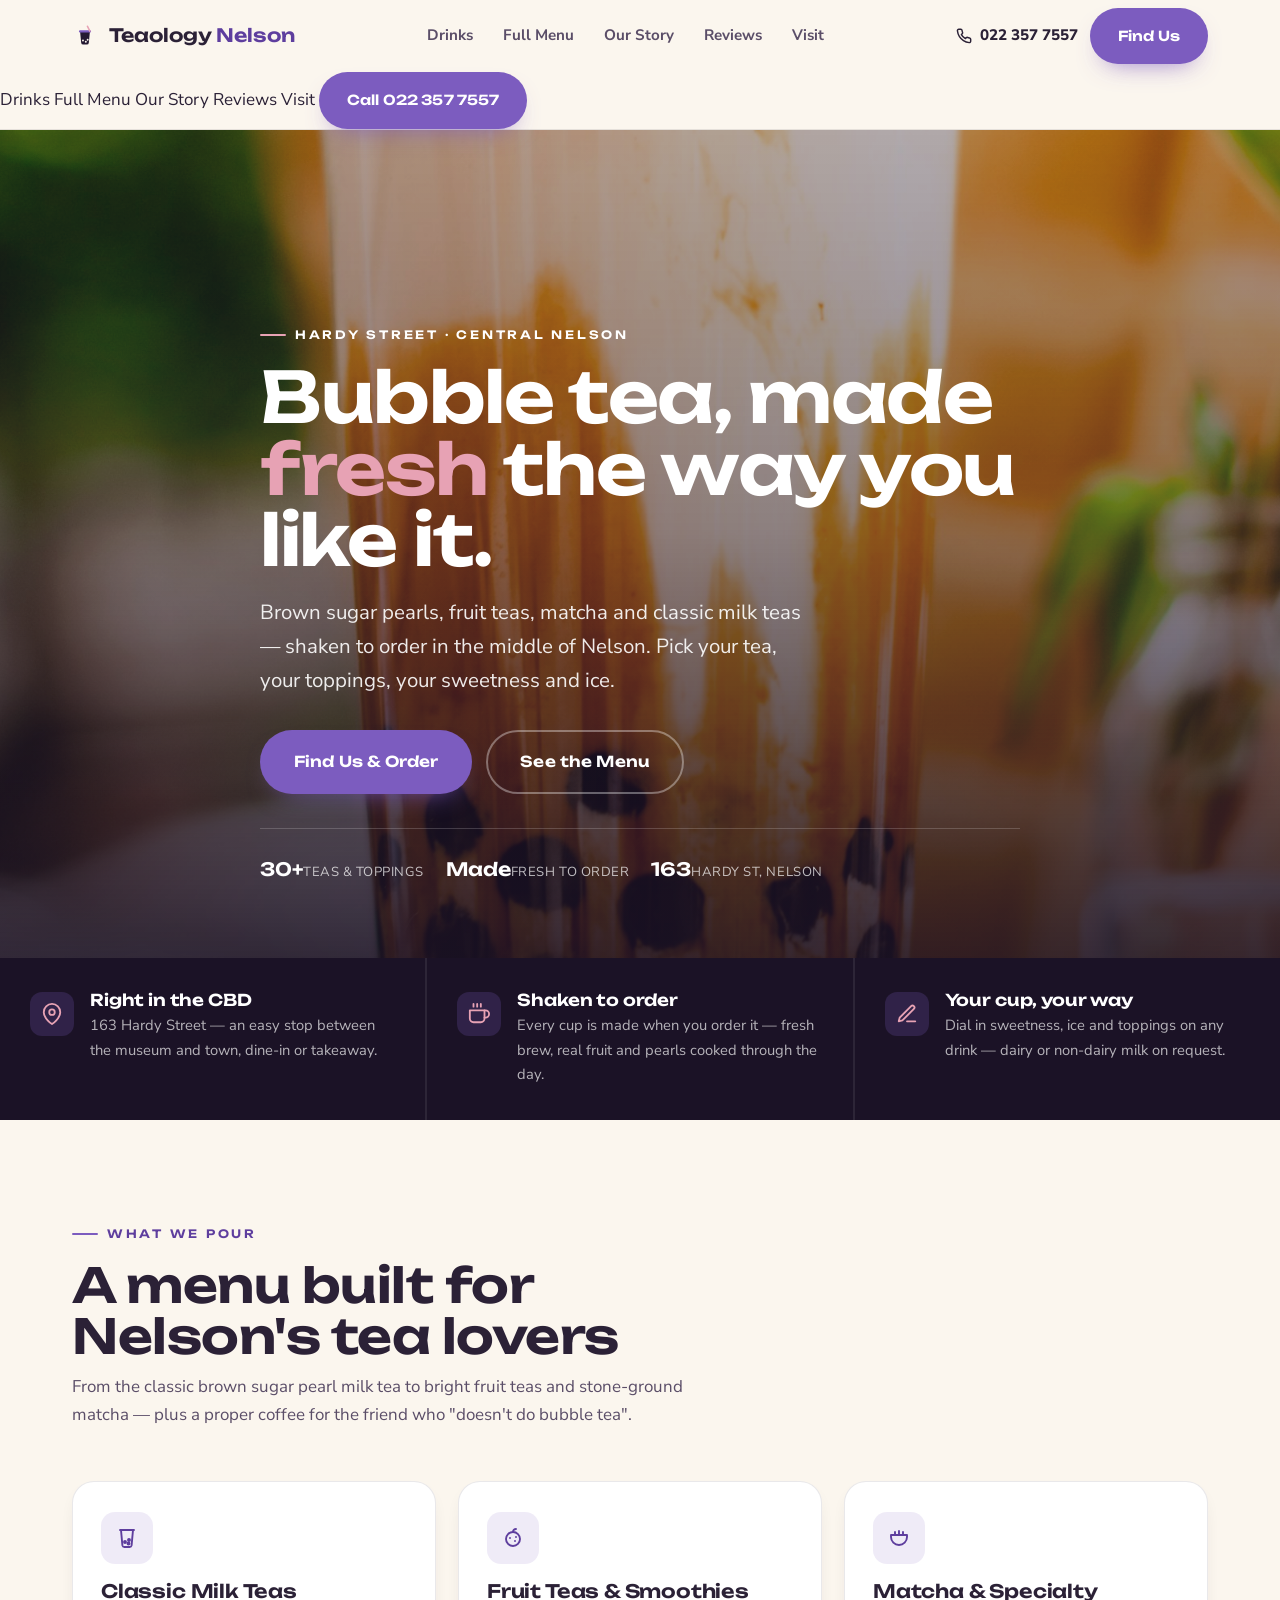
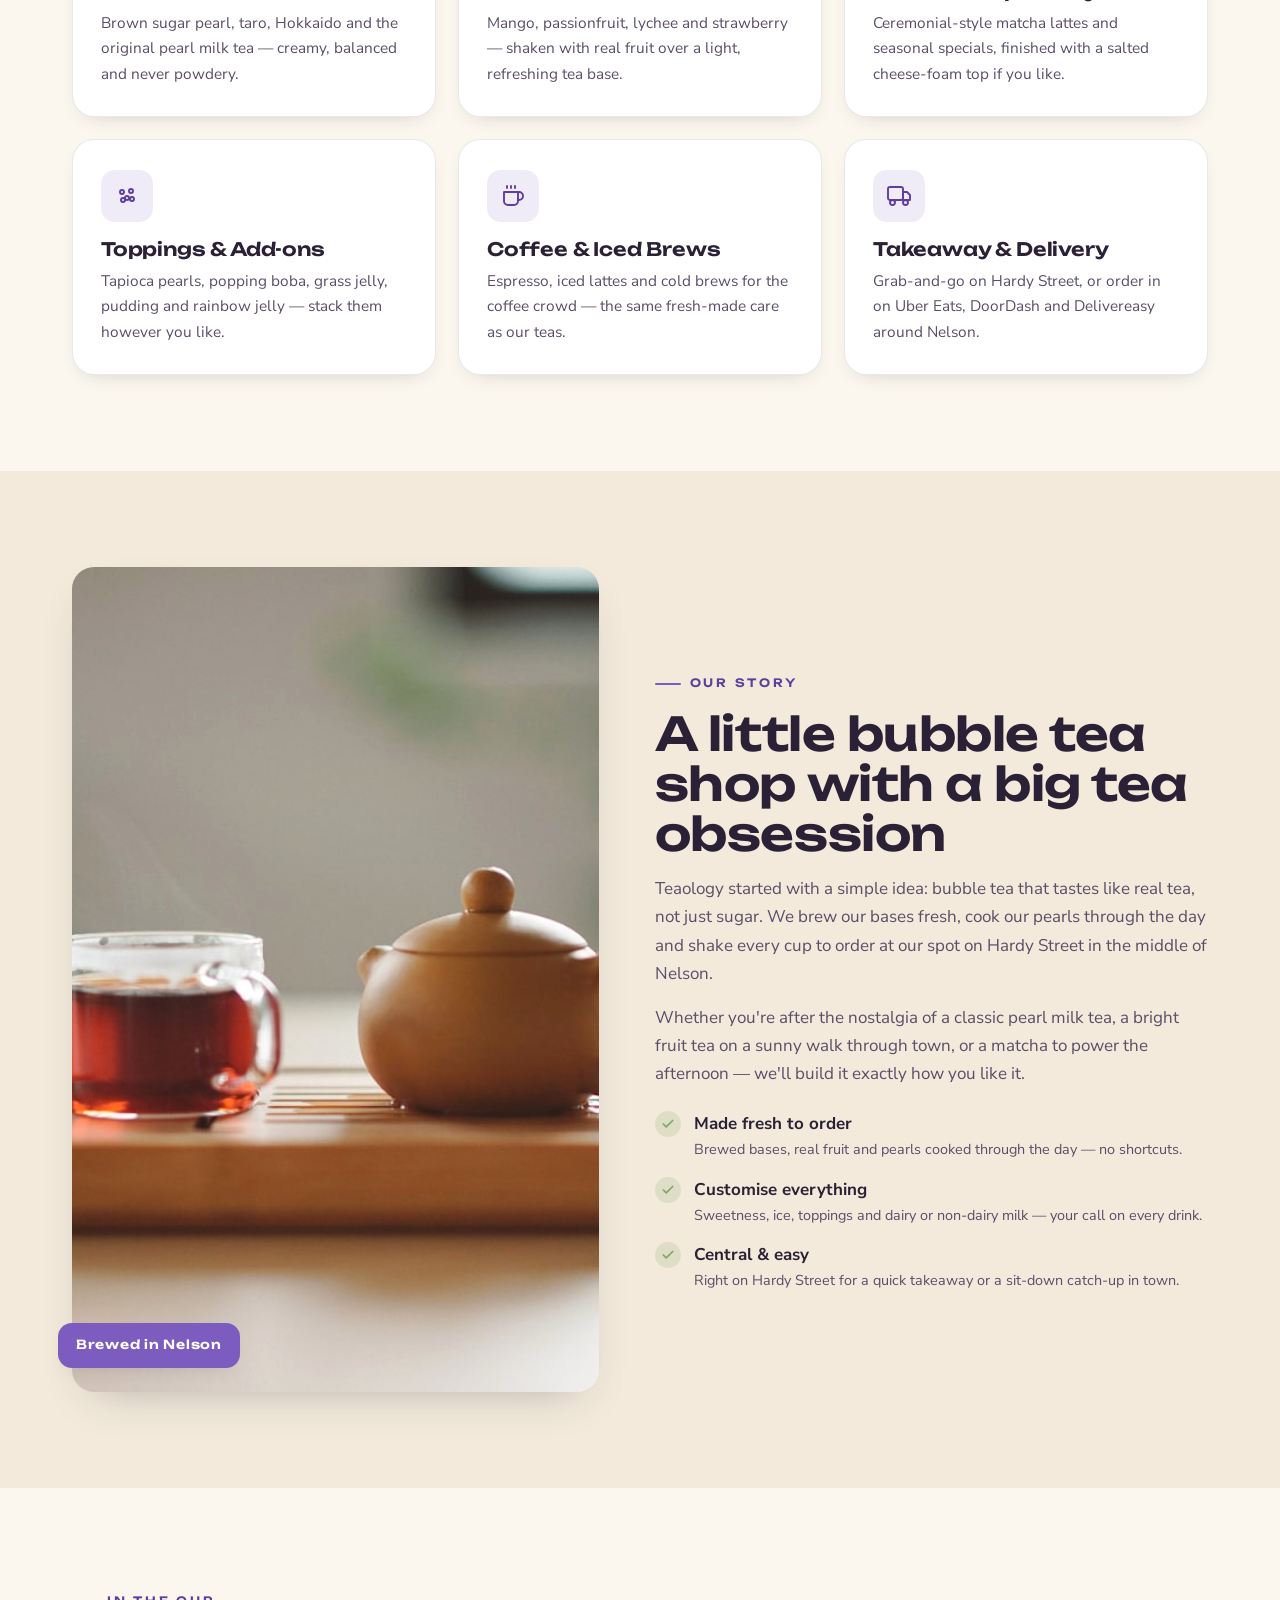
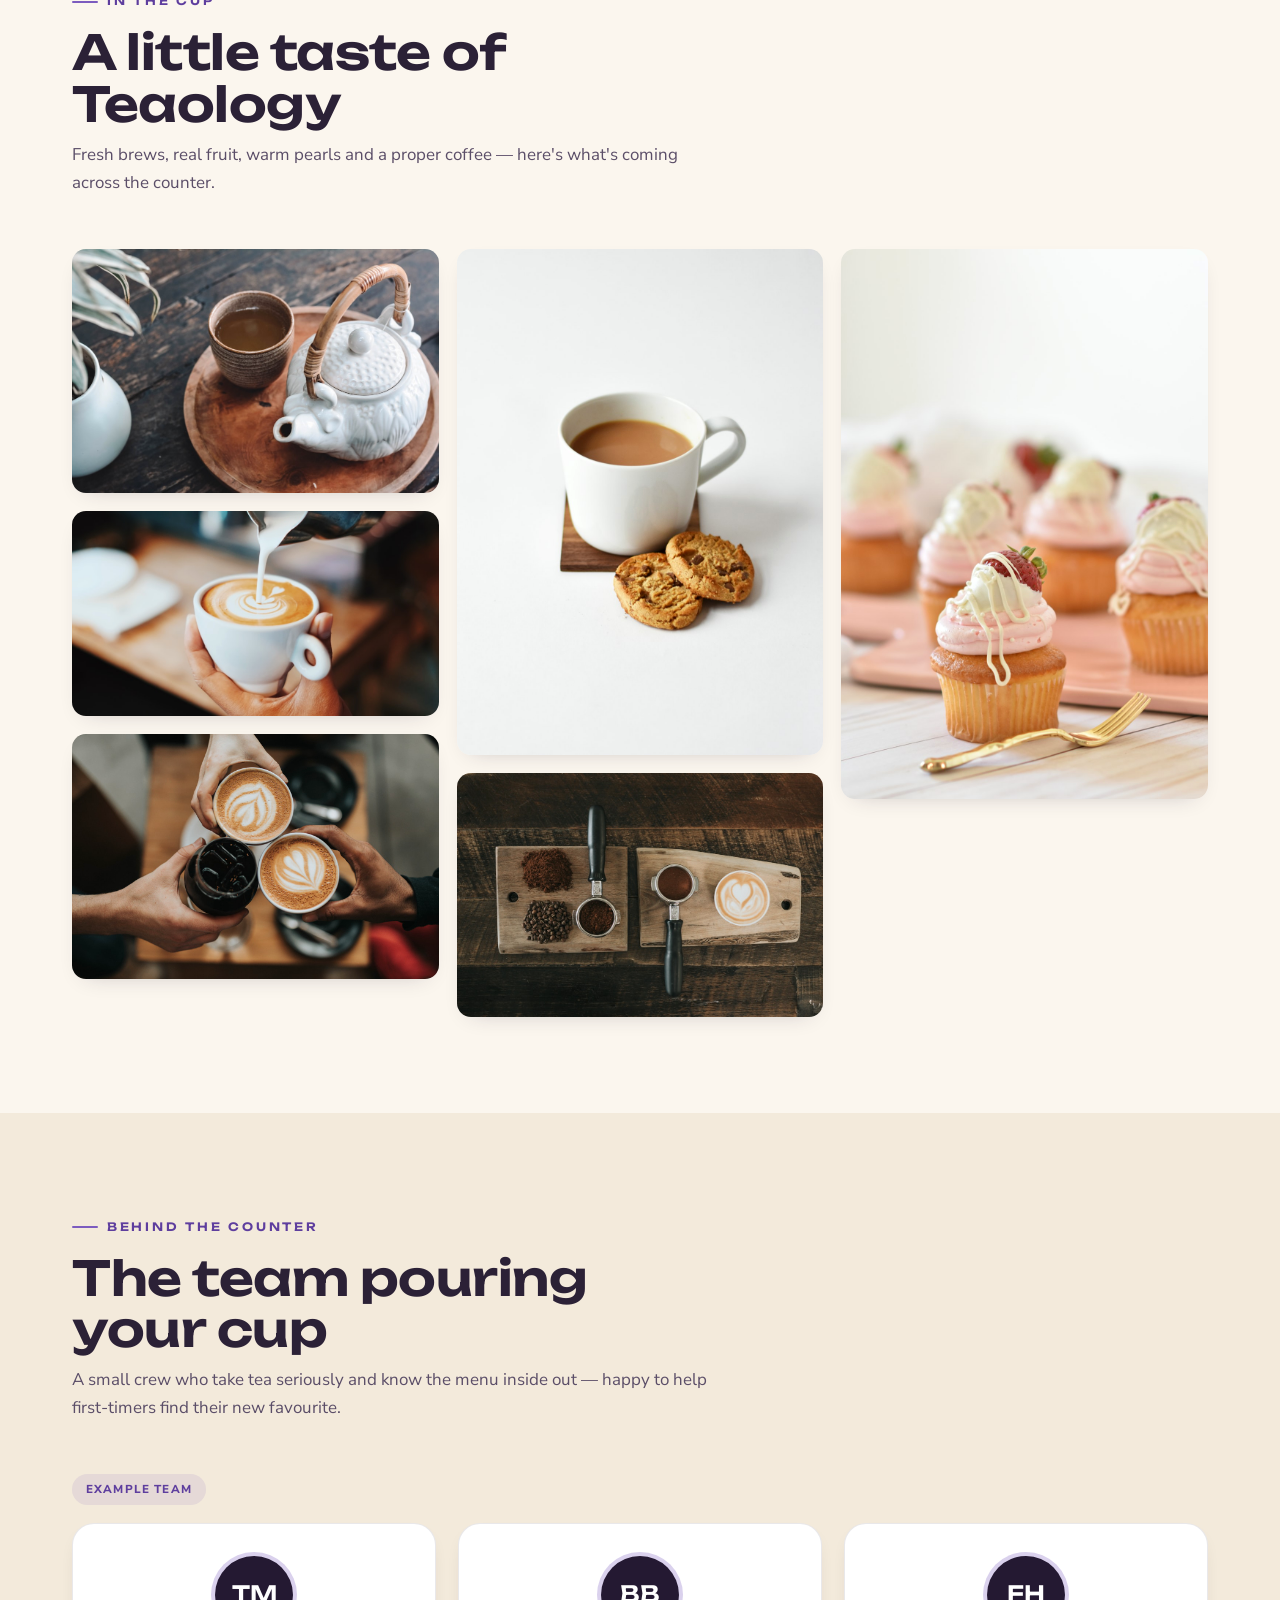
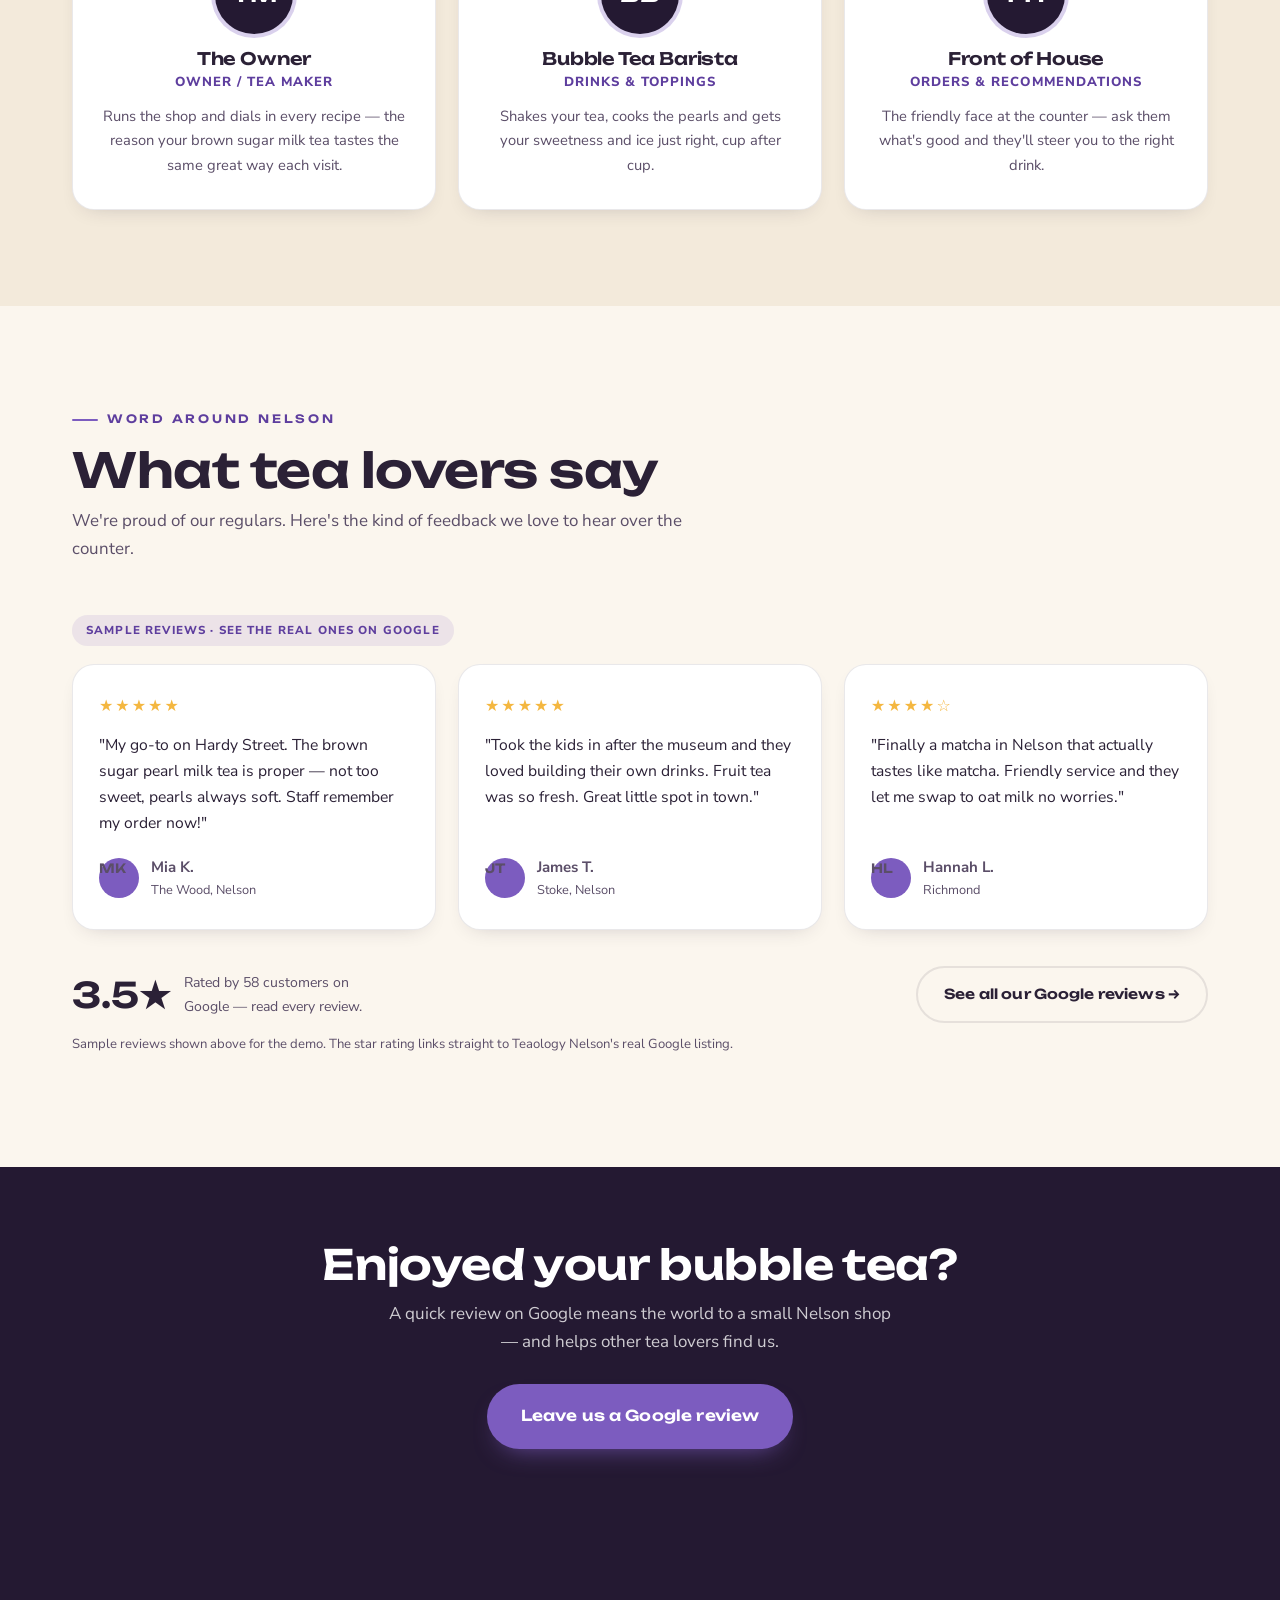
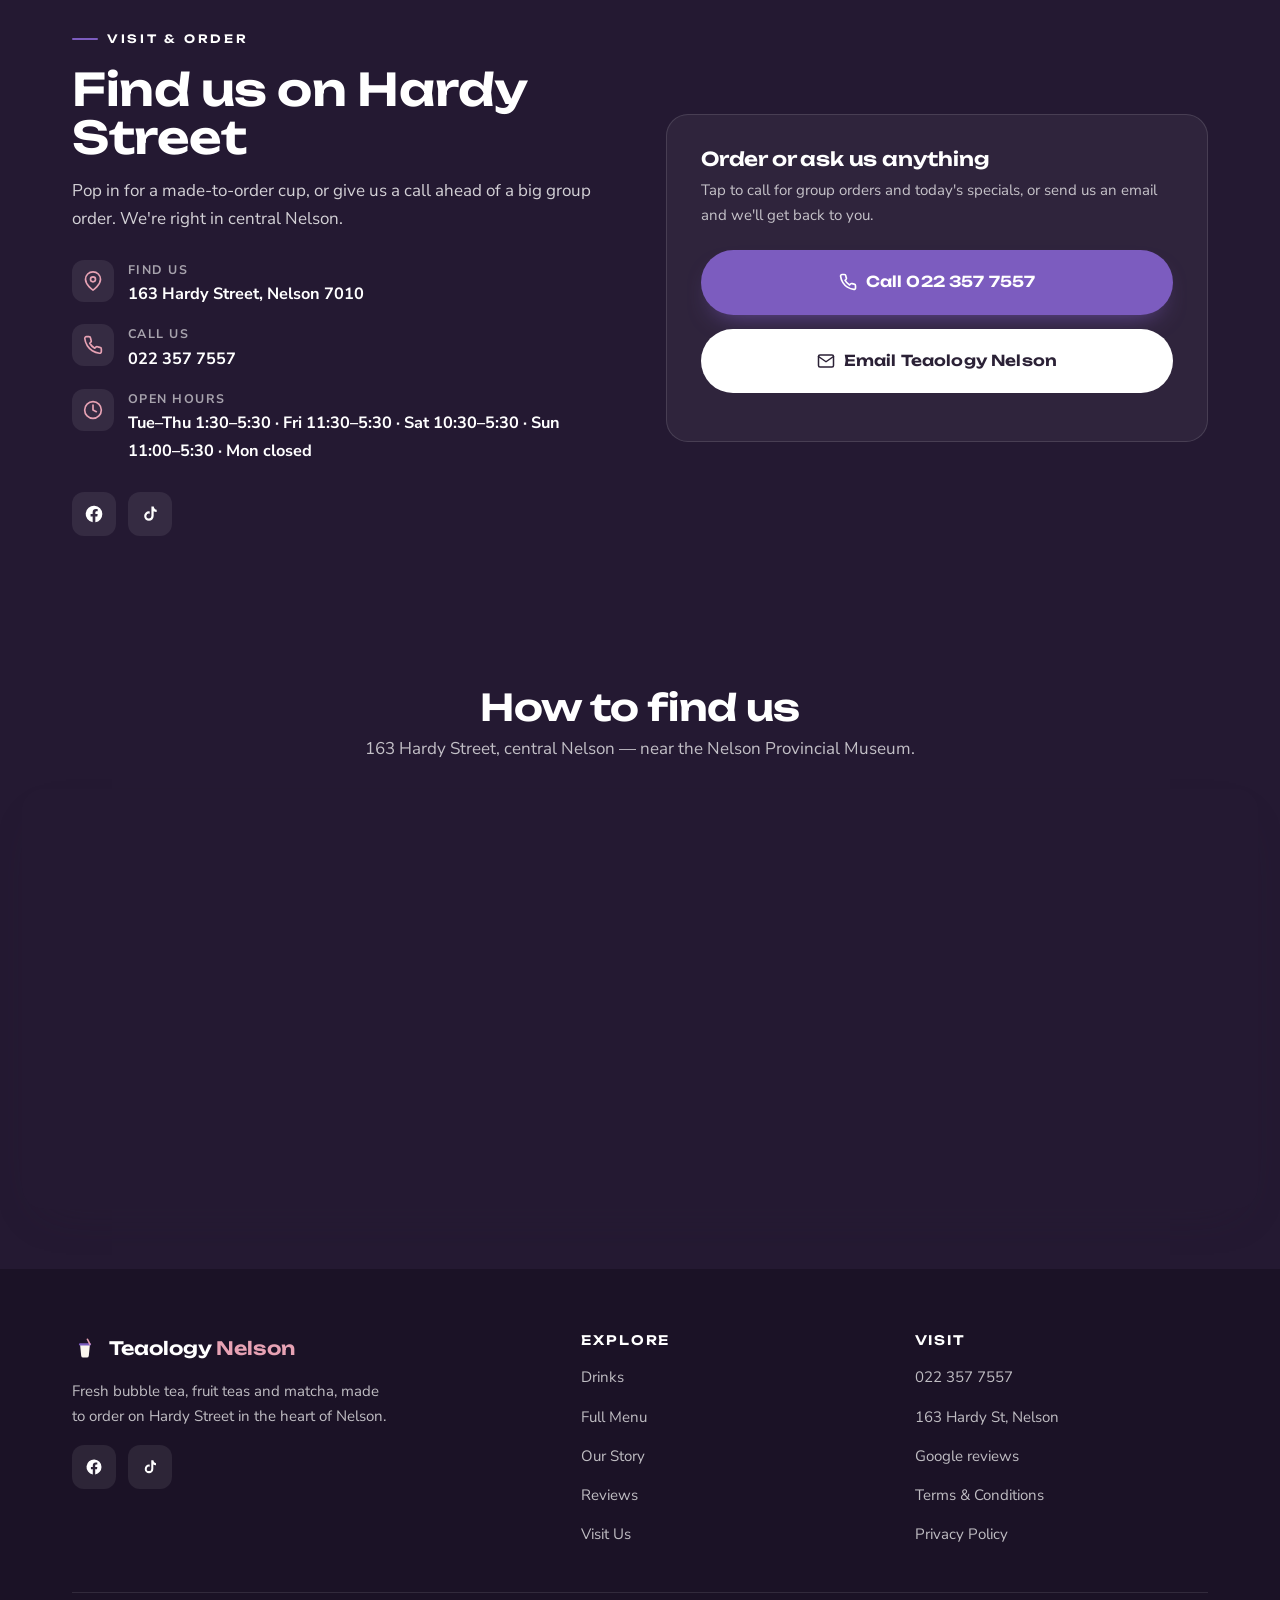
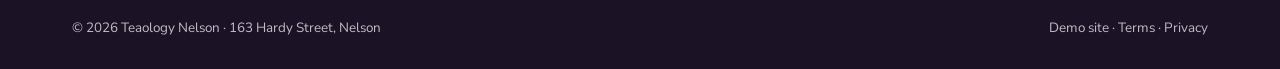
==== index.html @ 7a0d7514 "Initial build: Teaology nelson" ====
<!DOCTYPE html>
<html lang="en-NZ">
<head>
<meta charset="UTF-8">
<meta name="viewport" content="width=device-width, initial-scale=1">
<title>Teaology Nelson | Bubble Tea &amp; Fresh Milk Tea, Nelson</title>
<meta name="description" content="Teaology Nelson pours fresh bubble tea, milk tea, fruit teas and matcha on Hardy Street in central Nelson. Made to order, your sweetness and ice your way.">
<meta property="og:title" content="Teaology Nelson | Bubble Tea &amp; Fresh Milk Tea">
<meta property="og:description" content="Fresh bubble tea, fruit teas and matcha, made to order on Hardy Street, Nelson.">
<meta property="og:type" content="website">
<meta property="og:image" content="img/og.jpg">
<link rel="icon" href="favicon.svg" type="image/svg+xml">
<link rel="preconnect" href="https://fonts.googleapis.com">
<link rel="preconnect" href="https://fonts.gstatic.com" crossorigin>
<link href="https://fonts.googleapis.com/css2?family=Unbounded:wght@400;500;600;700&family=Nunito+Sans:opsz,wght@6..12,400;6..12,600;6..12,700;6..12,800;6..12,900&display=swap" rel="stylesheet">
<link rel="stylesheet" href="style.css">
</head>
<body>

<!-- Intro -->
<div id="intro">
  <div class="intro-mark">
    <svg class="intro-cup" viewBox="0 0 64 64" aria-hidden="true">
      <path d="M20 22h24l-2.6 26.4A5 5 0 0 1 36.4 53H27.6a5 5 0 0 1-5-4.6L20 22z" fill="#FBF6EE"/>
      <rect x="17" y="18" width="30" height="5.5" rx="2.75" fill="#7C5CBF"/>
      <path d="M38 8l6 12" stroke="#E7A2B4" stroke-width="4" stroke-linecap="round"/>
      <circle cx="27" cy="43" r="2.6" fill="#241932"/><circle cx="34" cy="46" r="2.6" fill="#241932"/>
      <circle cx="38.5" cy="41" r="2.6" fill="#241932"/><circle cx="30" cy="47.5" r="2.6" fill="#241932"/>
    </svg>
    <span class="intro-word">Teaology <span>Nelson</span></span>
  </div>
  <div class="intro-bar"></div>
</div>

<!-- Nav -->
<header class="nav">
  <div class="wrap nav-inner">
    <a class="brand" href="index.html" aria-label="Teaology Nelson home">
      <svg class="logo-cup" viewBox="0 0 64 64" aria-hidden="true">
        <path d="M20 22h24l-2.6 26.4A5 5 0 0 1 36.4 53H27.6a5 5 0 0 1-5-4.6L20 22z" fill="#241932"/>
        <rect x="17" y="18" width="30" height="5.5" rx="2.75" fill="#7C5CBF"/>
        <path d="M38 8l6 12" stroke="#E7A2B4" stroke-width="4" stroke-linecap="round"/>
        <circle cx="27" cy="43" r="2.4" fill="#FBF6EE"/><circle cx="34" cy="46" r="2.4" fill="#FBF6EE"/>
        <circle cx="38.5" cy="41" r="2.4" fill="#FBF6EE"/>
      </svg>
      <b>Teaology <span class="accent">Nelson</span></b>
    </a>
    <nav class="nav-links" aria-label="Primary">
      <a href="#menu">Drinks</a>
      <a href="menu.html">Full Menu</a>
      <a href="#about">Our Story</a>
      <a href="#reviews">Reviews</a>
      <a href="#visit">Visit</a>
    </nav>
    <div class="nav-cta">
      <a class="nav-phone" href="tel:+64223577557" aria-label="Call Teaology Nelson">
        <svg width="16" height="16" viewBox="0 0 24 24" fill="none" stroke="currentColor" stroke-width="2.2" stroke-linecap="round" stroke-linejoin="round"><path d="M22 16.92v3a2 2 0 0 1-2.18 2 19.79 19.79 0 0 1-8.63-3.07 19.5 19.5 0 0 1-6-6 19.79 19.79 0 0 1-3.07-8.67A2 2 0 0 1 4.11 2h3a2 2 0 0 1 2 1.72c.13.96.36 1.9.7 2.81a2 2 0 0 1-.45 2.11L8.09 9.91a16 16 0 0 0 6 6l1.27-1.27a2 2 0 0 1 2.11-.45c.9.34 1.85.57 2.81.7A2 2 0 0 1 22 16.92z"/></svg>
        022 357 7557
      </a>
      <a class="btn btn-primary" href="#visit">Find Us</a>
      <button class="hamburger" aria-label="Menu" aria-expanded="false"><span></span><span></span><span></span></button>
    </div>
  </div>
  <div class="nav-menu-mobile" aria-label="Mobile">
    <a href="#menu">Drinks</a>
    <a href="menu.html">Full Menu</a>
    <a href="#about">Our Story</a>
    <a href="#reviews">Reviews</a>
    <a href="#visit">Visit</a>
    <a class="btn btn-primary" href="tel:+64223577557">Call 022 357 7557</a>
  </div>
</header>

<!-- Hero -->
<section class="hero" id="top">
  <div class="hero-slides" aria-hidden="true">
    <div class="hero-slide active" style="background-image:url('img/hero-1-boba.jpg')"></div>
    <div class="hero-slide" style="background-image:url('img/hero-2-mango.jpg')"></div>
    <div class="hero-slide" style="background-image:url('img/hero-3-iced.jpg')"></div>
    <div class="hero-slide" style="background-image:url('img/hero-4-fruit.jpg')"></div>
  </div>
  <div class="hero-scrim" aria-hidden="true"></div>
  <div class="wrap hero-inner">
    <span class="eyebrow">Hardy Street · Central Nelson</span>
    <h1>Bubble tea, made <em>fresh</em> the way you like it.</h1>
    <p class="hero-sub">Brown sugar pearls, fruit teas, matcha and classic milk teas — shaken to order in the middle of Nelson. Pick your tea, your toppings, your sweetness and ice.</p>
    <div class="hero-cta">
      <a class="btn btn-primary btn-lg" href="#visit">Find Us &amp; Order</a>
      <a class="btn btn-on-dark btn-lg" href="menu.html">See the Menu</a>
    </div>
    <div class="hero-meta">
      <div><span class="k">30+</span><span class="v">Teas &amp; toppings</span></div>
      <div><span class="k">Made</span><span class="v">Fresh to order</span></div>
      <div><span class="k">163</span><span class="v">Hardy St, Nelson</span></div>
    </div>
  </div>
</section>

<!-- Trust strip -->
<section class="trust">
  <div class="trust-grid">
    <div class="trust-item">
      <span class="ico"><svg width="22" height="22" viewBox="0 0 24 24" fill="none" stroke="currentColor" stroke-width="2" stroke-linecap="round" stroke-linejoin="round"><path d="M21 10c0 7-9 13-9 13s-9-6-9-13a9 9 0 0 1 18 0z"/><circle cx="12" cy="10" r="3"/></svg></span>
      <div><h3>Right in the CBD</h3><p>163 Hardy Street — an easy stop between the museum and town, dine-in or takeaway.</p></div>
    </div>
    <div class="trust-item">
      <span class="ico"><svg width="22" height="22" viewBox="0 0 24 24" fill="none" stroke="currentColor" stroke-width="2" stroke-linecap="round" stroke-linejoin="round"><path d="M18 8h1a4 4 0 0 1 0 8h-1"/><path d="M2 8h16v9a4 4 0 0 1-4 4H6a4 4 0 0 1-4-4V8z"/><line x1="6" y1="1" x2="6" y2="4"/><line x1="10" y1="1" x2="10" y2="4"/><line x1="14" y1="1" x2="14" y2="4"/></svg></span>
      <div><h3>Shaken to order</h3><p>Every cup is made when you order it — fresh brew, real fruit and pearls cooked through the day.</p></div>
    </div>
    <div class="trust-item">
      <span class="ico"><svg width="22" height="22" viewBox="0 0 24 24" fill="none" stroke="currentColor" stroke-width="2" stroke-linecap="round" stroke-linejoin="round"><path d="M12 20h9"/><path d="M16.5 3.5a2.12 2.12 0 0 1 3 3L7 19l-4 1 1-4 12.5-12.5z"/></svg></span>
      <div><h3>Your cup, your way</h3><p>Dial in sweetness, ice and toppings on any drink — dairy or non-dairy milk on request.</p></div>
    </div>
  </div>
</section>

<!-- Services / Drinks -->
<section class="section" id="menu">
  <div class="wrap">
    <div class="section-head reveal">
      <span class="eyebrow">What we pour</span>
      <h2>A menu built for Nelson's tea lovers</h2>
      <p>From the classic brown sugar pearl milk tea to bright fruit teas and stone-ground matcha — plus a proper coffee for the friend who "doesn't do bubble tea".</p>
    </div>
    <div class="svc-grid">
      <article class="svc-card reveal">
        <span class="svc-ico"><svg width="24" height="24" viewBox="0 0 24 24" fill="none" stroke="currentColor" stroke-width="1.9" stroke-linecap="round" stroke-linejoin="round"><path d="M6 4h12l-1.4 15.4A2 2 0 0 1 14.6 21H9.4a2 2 0 0 1-2-1.6L6 4z"/><path d="M5 4h14"/><circle cx="10" cy="16" r="1"/><circle cx="13.5" cy="17.5" r="1"/><circle cx="14" cy="14" r="1"/></svg></span>
        <h3>Classic Milk Teas</h3>
        <p>Brown sugar pearl, taro, Hokkaido and the original pearl milk tea — creamy, balanced and never powdery.</p>
      </article>
      <article class="svc-card reveal">
        <span class="svc-ico"><svg width="24" height="24" viewBox="0 0 24 24" fill="none" stroke="currentColor" stroke-width="1.9" stroke-linecap="round" stroke-linejoin="round"><circle cx="12" cy="13" r="7"/><path d="M12 6c0-2 1.5-3 3-3"/><path d="M9 12h.01M14 15h.01M15 11h.01"/></svg></span>
        <h3>Fruit Teas &amp; Smoothies</h3>
        <p>Mango, passionfruit, lychee and strawberry — shaken with real fruit over a light, refreshing tea base.</p>
      </article>
      <article class="svc-card reveal">
        <span class="svc-ico"><svg width="24" height="24" viewBox="0 0 24 24" fill="none" stroke="currentColor" stroke-width="1.9" stroke-linecap="round" stroke-linejoin="round"><path d="M4 9h16v2a8 8 0 0 1-16 0V9z"/><path d="M8 9V6M12 9V5M16 9V6"/></svg></span>
        <h3>Matcha &amp; Specialty</h3>
        <p>Ceremonial-style matcha lattes and seasonal specials, finished with a salted cheese-foam top if you like.</p>
      </article>
      <article class="svc-card reveal">
        <span class="svc-ico"><svg width="24" height="24" viewBox="0 0 24 24" fill="none" stroke="currentColor" stroke-width="1.9" stroke-linecap="round" stroke-linejoin="round"><circle cx="7" cy="8" r="2"/><circle cx="16" cy="7" r="2"/><circle cx="12" cy="14" r="2"/><circle cx="17" cy="15" r="2"/><circle cx="8" cy="16" r="2"/></svg></span>
        <h3>Toppings &amp; Add-ons</h3>
        <p>Tapioca pearls, popping boba, grass jelly, pudding and rainbow jelly — stack them however you like.</p>
      </article>
      <article class="svc-card reveal">
        <span class="svc-ico"><svg width="24" height="24" viewBox="0 0 24 24" fill="none" stroke="currentColor" stroke-width="1.9" stroke-linecap="round" stroke-linejoin="round"><path d="M17 8h1a4 4 0 0 1 0 8h-1"/><path d="M3 8h14v9a4 4 0 0 1-4 4H7a4 4 0 0 1-4-4V8z"/><path d="M6 2v2M10 2v2M14 2v2"/></svg></span>
        <h3>Coffee &amp; Iced Brews</h3>
        <p>Espresso, iced lattes and cold brews for the coffee crowd — the same fresh-made care as our teas.</p>
      </article>
      <article class="svc-card reveal">
        <span class="svc-ico"><svg width="24" height="24" viewBox="0 0 24 24" fill="none" stroke="currentColor" stroke-width="1.9" stroke-linecap="round" stroke-linejoin="round"><rect x="1" y="3" width="15" height="13" rx="2"/><path d="M16 8h4l3 3v5h-7V8z"/><circle cx="5.5" cy="18.5" r="2.5"/><circle cx="18.5" cy="18.5" r="2.5"/></svg></span>
        <h3>Takeaway &amp; Delivery</h3>
        <p>Grab-and-go on Hardy Street, or order in on Uber Eats, DoorDash and Delivereasy around Nelson.</p>
      </article>
    </div>
  </div>
</section>

<!-- About -->
<section class="section bone" id="about">
  <div class="wrap about-grid">
    <div class="about-media reveal">
      <img src="img/about.jpg" width="1100" height="825" loading="lazy" alt="A teapot and cup of freshly brewed tea on a light bench">
      <span class="about-tag">Brewed in Nelson</span>
    </div>
    <div class="about-copy reveal">
      <span class="eyebrow">Our story</span>
      <h2>A little bubble tea shop with a big tea obsession</h2>
      <p>Teaology started with a simple idea: bubble tea that tastes like real tea, not just sugar. We brew our bases fresh, cook our pearls through the day and shake every cup to order at our spot on Hardy Street in the middle of Nelson.</p>
      <p>Whether you're after the nostalgia of a classic pearl milk tea, a bright fruit tea on a sunny walk through town, or a matcha to power the afternoon — we'll build it exactly how you like it.</p>
      <ul class="checklist">
        <li><span class="tick"><svg width="14" height="14" viewBox="0 0 24 24" fill="none" stroke="currentColor" stroke-width="3" stroke-linecap="round" stroke-linejoin="round"><polyline points="20 6 9 17 4 12"/></svg></span>
          <span>Made fresh to order<small>Brewed bases, real fruit and pearls cooked through the day — no shortcuts.</small></span></li>
        <li><span class="tick"><svg width="14" height="14" viewBox="0 0 24 24" fill="none" stroke="currentColor" stroke-width="3" stroke-linecap="round" stroke-linejoin="round"><polyline points="20 6 9 17 4 12"/></svg></span>
          <span>Customise everything<small>Sweetness, ice, toppings and dairy or non-dairy milk — your call on every drink.</small></span></li>
        <li><span class="tick"><svg width="14" height="14" viewBox="0 0 24 24" fill="none" stroke="currentColor" stroke-width="3" stroke-linecap="round" stroke-linejoin="round"><polyline points="20 6 9 17 4 12"/></svg></span>
          <span>Central &amp; easy<small>Right on Hardy Street for a quick takeaway or a sit-down catch-up in town.</small></span></li>
      </ul>
    </div>
  </div>
</section>

<!-- Gallery -->
<section class="section" id="gallery">
  <div class="wrap">
    <div class="section-head reveal">
      <span class="eyebrow">In the cup</span>
      <h2>A little taste of Teaology</h2>
      <p>Fresh brews, real fruit, warm pearls and a proper coffee — here's what's coming across the counter.</p>
    </div>
    <div class="gallery reveal">
      <img src="img/teapot.jpg" width="1000" height="667" loading="lazy" alt="Freshly brewed tea poured from a teapot into a cup">
      <img src="img/latte.jpg" width="1000" height="667" loading="lazy" alt="Milk being poured into a fresh coffee">
      <img src="img/cheers.jpg" width="1200" height="800" loading="lazy" alt="Friends sharing drinks over a table">
      <img src="img/cookies.jpg" width="1000" height="1333" loading="lazy" alt="A warm cup of tea with cookies">
      <img src="img/espresso.jpg" width="1000" height="667" loading="lazy" alt="Espresso and fresh coffee on a wooden board">
      <img src="img/treats.jpg" width="1000" height="1333" loading="lazy" alt="Sweet strawberry treats to go with your tea">
    </div>
  </div>
</section>

<!-- Crew -->
<section class="section bone" id="crew">
  <div class="wrap">
    <div class="section-head reveal">
      <span class="eyebrow">Behind the counter</span>
      <h2>The team pouring your cup</h2>
      <p>A small crew who take tea seriously and know the menu inside out — happy to help first-timers find their new favourite.</p>
    </div>
    <span class="badge reveal">Example team</span>
    <div class="crew-grid">
      <article class="crew-card reveal">
        <div class="avatar">TM</div>
        <h3>The Owner</h3>
        <div class="crew-role">Owner / Tea Maker</div>
        <p>Runs the shop and dials in every recipe — the reason your brown sugar milk tea tastes the same great way each visit.</p>
      </article>
      <article class="crew-card reveal">
        <div class="avatar">BB</div>
        <h3>Bubble Tea Barista</h3>
        <div class="crew-role">Drinks &amp; Toppings</div>
        <p>Shakes your tea, cooks the pearls and gets your sweetness and ice just right, cup after cup.</p>
      </article>
      <article class="crew-card reveal">
        <div class="avatar">FH</div>
        <h3>Front of House</h3>
        <div class="crew-role">Orders &amp; Recommendations</div>
        <p>The friendly face at the counter — ask them what's good and they'll steer you to the right drink.</p>
      </article>
    </div>
  </div>
</section>

<!-- Reviews -->
<section class="section" id="reviews">
  <div class="wrap">
    <div class="section-head reveal">
      <span class="eyebrow">Word around Nelson</span>
      <h2>What tea lovers say</h2>
      <p>We're proud of our regulars. Here's the kind of feedback we love to hear over the counter.</p>
    </div>
    <span class="badge reveal">Sample reviews · see the real ones on Google</span>
    <div class="rev-grid">
      <article class="rev-card reveal">
        <div class="stars" aria-label="5 out of 5">★★★★★</div>
        <p class="rev-text">"My go-to on Hardy Street. The brown sugar pearl milk tea is proper — not too sweet, pearls always soft. Staff remember my order now!"</p>
        <div class="rev-who"><span class="rev-ava">MK</span><span><b>Mia K.</b><span>The Wood, Nelson</span></span></div>
      </article>
      <article class="rev-card reveal">
        <div class="stars" aria-label="5 out of 5">★★★★★</div>
        <p class="rev-text">"Took the kids in after the museum and they loved building their own drinks. Fruit tea was so fresh. Great little spot in town."</p>
        <div class="rev-who"><span class="rev-ava">JT</span><span><b>James T.</b><span>Stoke, Nelson</span></span></div>
      </article>
      <article class="rev-card reveal">
        <div class="stars" aria-label="4 out of 5">★★★★☆</div>
        <p class="rev-text">"Finally a matcha in Nelson that actually tastes like matcha. Friendly service and they let me swap to oat milk no worries."</p>
        <div class="rev-who"><span class="rev-ava">HL</span><span><b>Hannah L.</b><span>Richmond</span></span></div>
      </article>
    </div>
    <div class="rev-foot reveal">
      <div class="rev-score">
        <span class="big">3.5★</span>
        <small>Rated by 58 customers on<br>Google — read every review.</small>
      </div>
      <a class="btn btn-ghost" href="https://www.google.com/maps/search/?api=1&query=Teaology+Nelson+163+Hardy+Street+Nelson" target="_blank" rel="noopener">See all our Google reviews →</a>
    </div>
    <p class="gnote">Sample reviews shown above for the demo. The star rating links straight to Teaology Nelson's real Google listing.</p>
  </div>
</section>

<!-- Review banner -->
<section class="rev-banner">
  <div class="wrap">
    <h2>Enjoyed your bubble tea?</h2>
    <p>A quick review on Google means the world to a small Nelson shop — and helps other tea lovers find us.</p>
    <a class="btn btn-primary btn-lg" href="https://www.google.com/maps/search/?api=1&query=Teaology+Nelson+163+Hardy+Street+Nelson" target="_blank" rel="noopener">Leave us a Google review</a>
  </div>
</section>

<!-- Contact -->
<section class="section contact" id="visit">
  <div class="wrap contact-grid">
    <div class="reveal">
      <span class="eyebrow">Visit &amp; order</span>
      <h2>Find us on Hardy Street</h2>
      <p class="contact-lead">Pop in for a made-to-order cup, or give us a call ahead of a big group order. We're right in central Nelson.</p>
      <ul class="contact-list">
        <li><span class="ico"><svg width="20" height="20" viewBox="0 0 24 24" fill="none" stroke="currentColor" stroke-width="2" stroke-linecap="round" stroke-linejoin="round"><path d="M21 10c0 7-9 13-9 13s-9-6-9-13a9 9 0 0 1 18 0z"/><circle cx="12" cy="10" r="3"/></svg></span>
          <div><b>Find us</b><span>163 Hardy Street, Nelson 7010</span></div></li>
        <li><span class="ico"><svg width="20" height="20" viewBox="0 0 24 24" fill="none" stroke="currentColor" stroke-width="2" stroke-linecap="round" stroke-linejoin="round"><path d="M22 16.92v3a2 2 0 0 1-2.18 2 19.79 19.79 0 0 1-8.63-3.07 19.5 19.5 0 0 1-6-6 19.79 19.79 0 0 1-3.07-8.67A2 2 0 0 1 4.11 2h3a2 2 0 0 1 2 1.72c.13.96.36 1.9.7 2.81a2 2 0 0 1-.45 2.11L8.09 9.91a16 16 0 0 0 6 6l1.27-1.27a2 2 0 0 1 2.11-.45c.9.34 1.85.57 2.81.7A2 2 0 0 1 22 16.92z"/></svg></span>
          <div><b>Call us</b><a href="tel:+64223577557">022 357 7557</a></div></li>
        <li><span class="ico"><svg width="20" height="20" viewBox="0 0 24 24" fill="none" stroke="currentColor" stroke-width="2" stroke-linecap="round" stroke-linejoin="round"><circle cx="12" cy="12" r="10"/><polyline points="12 6 12 12 16 14"/></svg></span>
          <div><b>Open hours</b><span>Tue–Thu 1:30–5:30 · Fri 11:30–5:30 · Sat 10:30–5:30 · Sun 11:00–5:30 · Mon closed</span></div></li>
      </ul>
      <div class="socials">
        <a href="https://www.facebook.com/teaology4u/" target="_blank" rel="noopener" aria-label="Teaology on Facebook"><svg width="20" height="20" viewBox="0 0 24 24" fill="currentColor"><path d="M22 12a10 10 0 1 0-11.6 9.9v-7H7.9V12h2.5V9.8c0-2.5 1.5-3.9 3.8-3.9 1.1 0 2.2.2 2.2.2v2.5h-1.2c-1.2 0-1.6.8-1.6 1.6V12h2.8l-.4 2.9h-2.4v7A10 10 0 0 0 22 12z"/></svg></a>
        <a href="https://www.tiktok.com/@teaologynz" target="_blank" rel="noopener" aria-label="Teaology on TikTok"><svg width="20" height="20" viewBox="0 0 24 24" fill="currentColor"><path d="M16.5 3c.3 2.1 1.5 3.6 3.5 3.9v2.6c-1.3.1-2.5-.3-3.6-.9v5.9a5.7 5.7 0 1 1-5.7-5.7c.3 0 .6 0 .9.1v2.7a3 3 0 1 0 2.1 2.9V3h2.8z"/></svg></a>
      </div>
    </div>
    <div class="contact-actions reveal">
      <h3>Order or ask us anything</h3>
      <p>Tap to call for group orders and today's specials, or send us an email and we'll get back to you.</p>
      <a class="btn btn-primary btn-lg" href="tel:+64223577557">
        <svg width="18" height="18" viewBox="0 0 24 24" fill="none" stroke="currentColor" stroke-width="2.2" stroke-linecap="round" stroke-linejoin="round"><path d="M22 16.92v3a2 2 0 0 1-2.18 2 19.79 19.79 0 0 1-8.63-3.07 19.5 19.5 0 0 1-6-6 19.79 19.79 0 0 1-3.07-8.67A2 2 0 0 1 4.11 2h3a2 2 0 0 1 2 1.72c.13.96.36 1.9.7 2.81a2 2 0 0 1-.45 2.11L8.09 9.91a16 16 0 0 0 6 6l1.27-1.27a2 2 0 0 1 2.11-.45c.9.34 1.85.57 2.81.7A2 2 0 0 1 22 16.92z"/></svg>
        Call 022 357 7557
      </a>
      <a class="btn btn-light btn-lg" href="#" data-gmail data-user="bubbleteakits" data-domain="gmail.com" data-su="Order%20%2F%20enquiry%20%E2%80%94%20Teaology%20Nelson" data-body="Kia%20ora%20Teaology%2C%0A%0AI%27d%20like%20to%20ask%20about%3A%0A%0A(your%20order%20or%20question)%0A%0AThanks%21">
        <svg width="18" height="18" viewBox="0 0 24 24" fill="none" stroke="currentColor" stroke-width="2" stroke-linecap="round" stroke-linejoin="round"><path d="M4 4h16a2 2 0 0 1 2 2v12a2 2 0 0 1-2 2H4a2 2 0 0 1-2-2V6a2 2 0 0 1 2-2z"/><polyline points="22,6 12,13 2,6"/></svg>
        Email Teaology Nelson
      </a>
    </div>
  </div>
</section>

<!-- Map -->
<section class="map-sec">
  <div class="wrap map-head">
    <h2>How to find us</h2>
    <p>163 Hardy Street, central Nelson — near the Nelson Provincial Museum.</p>
  </div>
  <div class="map-frame">
    <iframe title="Map to Teaology Nelson, 163 Hardy Street" loading="lazy" referrerpolicy="no-referrer-when-downgrade"
      src="https://www.google.com/maps?q=Teaology+Nelson,+163+Hardy+Street,+Nelson+7010&output=embed"></iframe>
  </div>
</section>

<!-- Footer -->
<footer class="footer">
  <div class="wrap">
    <div class="footer-grid">
      <div>
        <a class="brand" href="index.html">
          <svg class="logo-cup" viewBox="0 0 64 64" aria-hidden="true"><path d="M20 22h24l-2.6 26.4A5 5 0 0 1 36.4 53H27.6a5 5 0 0 1-5-4.6L20 22z" fill="#FBF6EE"/><rect x="17" y="18" width="30" height="5.5" rx="2.75" fill="#7C5CBF"/><path d="M38 8l6 12" stroke="#E7A2B4" stroke-width="4" stroke-linecap="round"/></svg>
          <b>Teaology <span class="accent" style="color:#E7A2B4">Nelson</span></b>
        </a>
        <p>Fresh bubble tea, fruit teas and matcha, made to order on Hardy Street in the heart of Nelson.</p>
        <div class="socials">
          <a href="https://www.facebook.com/teaology4u/" target="_blank" rel="noopener" aria-label="Facebook"><svg width="18" height="18" viewBox="0 0 24 24" fill="currentColor"><path d="M22 12a10 10 0 1 0-11.6 9.9v-7H7.9V12h2.5V9.8c0-2.5 1.5-3.9 3.8-3.9 1.1 0 2.2.2 2.2.2v2.5h-1.2c-1.2 0-1.6.8-1.6 1.6V12h2.8l-.4 2.9h-2.4v7A10 10 0 0 0 22 12z"/></svg></a>
          <a href="https://www.tiktok.com/@teaologynz" target="_blank" rel="noopener" aria-label="TikTok"><svg width="18" height="18" viewBox="0 0 24 24" fill="currentColor"><path d="M16.5 3c.3 2.1 1.5 3.6 3.5 3.9v2.6c-1.3.1-2.5-.3-3.6-.9v5.9a5.7 5.7 0 1 1-5.7-5.7c.3 0 .6 0 .9.1v2.7a3 3 0 1 0 2.1 2.9V3h2.8z"/></svg></a>
        </div>
      </div>
      <div>
        <h4>Explore</h4>
        <ul>
          <li><a href="#menu">Drinks</a></li>
          <li><a href="menu.html">Full Menu</a></li>
          <li><a href="#about">Our Story</a></li>
          <li><a href="#reviews">Reviews</a></li>
          <li><a href="#visit">Visit Us</a></li>
        </ul>
      </div>
      <div>
        <h4>Visit</h4>
        <ul>
          <li><a href="tel:+64223577557">022 357 7557</a></li>
          <li><a href="https://www.google.com/maps?q=163+Hardy+Street,+Nelson+7010" target="_blank" rel="noopener">163 Hardy St, Nelson</a></li>
          <li><a href="https://www.google.com/maps/search/?api=1&query=Teaology+Nelson+163+Hardy+Street+Nelson" target="_blank" rel="noopener">Google reviews</a></li>
          <li><a href="terms.html">Terms &amp; Conditions</a></li>
          <li><a href="privacy.html">Privacy Policy</a></li>
        </ul>
      </div>
    </div>
    <div class="footer-bottom">
      <span>© <span id="yr">2026</span> Teaology Nelson · 163 Hardy Street, Nelson</span>
      <span>Demo site · <a href="terms.html">Terms</a> · <a href="privacy.html">Privacy</a></span>
    </div>
  </div>
</footer>

<script src="script.js"></script>
</body>
</html>
---- style.css ----
/* ===========================================================
   Teaology Nelson — bubble tea & fresh milk tea, Nelson
   Archetype: Fresh · Fonts: Unbounded / Nunito Sans
   =========================================================== */

:root{
  --cream:#FBF6EE;
  --bone:#F3EADB;
  --ink:#2B2136;
  --ink-soft:#5B4E68;
  --taro:#7C5CBF;        /* primary accent */
  --taro-deep:#5E3E9E;
  --matcha:#7FA968;      /* secondary */
  --peach:#E7A2B4;
  --dark:#241932;        /* anchor */
  --dark-2:#1B1226;
  --line:rgba(43,33,54,.10);
  --card:#ffffff;
  --shadow:0 18px 44px -22px rgba(43,33,54,.32);
  --shadow-sm:0 8px 22px -14px rgba(43,33,54,.30);
  --radius:22px;
  --radius-sm:14px;
  --maxw:1180px;
  --img-filter:saturate(1.06) contrast(1.02);
}

*,*::before,*::after{box-sizing:border-box}
html{scroll-behavior:smooth;-webkit-text-size-adjust:100%}
body{
  margin:0;
  font-family:"Nunito Sans",system-ui,-apple-system,sans-serif;
  color:var(--ink);
  background:var(--cream);
  font-size:17px;
  line-height:1.65;
  overflow-x:hidden;
}
img{max-width:100%;display:block;image-orientation:from-image}
a{color:inherit;text-decoration:none}
h1,h2,h3,h4{font-family:"Unbounded",sans-serif;font-weight:600;line-height:1.08;margin:0;letter-spacing:-.01em}
p{margin:0 0 1rem}

.wrap{width:100%;max-width:var(--maxw);margin:0 auto;padding:0 22px}
.eyebrow{
  font-family:"Unbounded",sans-serif;font-size:.72rem;font-weight:600;
  letter-spacing:.24em;text-transform:uppercase;color:var(--taro-deep);
  display:inline-flex;align-items:center;gap:.55rem;margin-bottom:1rem;
}
.eyebrow::before{content:"";width:26px;height:2px;background:var(--taro);border-radius:2px}
.section{padding:96px 0;position:relative}
.section.bone{background:var(--bone)}
.section-head{max-width:640px;margin-bottom:52px}
.section-head h2{font-size:clamp(1.9rem,4.6vw,3rem);margin-bottom:.6rem}
.section-head p{color:var(--ink-soft);font-size:1.06rem}

/* ---------- Buttons ---------- */
.btn{
  display:inline-flex;align-items:center;justify-content:center;gap:.55rem;
  font-family:"Unbounded",sans-serif;font-weight:600;font-size:.86rem;
  letter-spacing:.01em;padding:15px 26px;border-radius:999px;
  min-height:50px;cursor:pointer;border:2px solid transparent;
  transition:transform .25s ease,box-shadow .25s ease,background .25s ease,color .25s ease;
  white-space:nowrap;
}
.btn-primary{background:var(--taro);color:#fff;box-shadow:0 12px 26px -14px rgba(124,92,191,.85)}
.btn-primary:hover{background:var(--taro-deep);transform:translateY(-3px)}
.btn-ghost{background:transparent;color:var(--ink);border-color:var(--line)}
.btn-ghost:hover{border-color:var(--taro);color:var(--taro-deep);transform:translateY(-3px)}
.btn-light{background:#fff;color:var(--ink)}
.btn-light:hover{transform:translateY(-3px);box-shadow:var(--shadow)}
.btn-on-dark{background:transparent;color:#fff;border-color:rgba(255,255,255,.35)}
.btn-on-dark:hover{background:rgba(255,255,255,.12);transform:translateY(-3px)}
.btn-lg{padding:18px 32px;font-size:.94rem;min-height:58px}

/* ---------- Intro overlay ---------- */
#intro{
  position:fixed;inset:0;z-index:2000;background:var(--dark);
  display:flex;align-items:center;justify-content:center;flex-direction:column;gap:20px;
  transition:opacity .7s ease,visibility .7s ease;
}
#intro.hide{opacity:0;visibility:hidden}
.intro-mark{display:flex;align-items:center;gap:14px;animation:introPop .9s cubic-bezier(.2,.9,.25,1) both}
.intro-cup{width:44px;height:52px;position:relative}
.intro-word{font-family:"Unbounded",sans-serif;color:#fff;font-size:1.5rem;font-weight:600;letter-spacing:.02em}
.intro-word span{color:var(--peach)}
.intro-bar{width:150px;height:4px;border-radius:4px;background:rgba(255,255,255,.16);overflow:hidden}
.intro-bar::after{content:"";display:block;height:100%;width:40%;border-radius:4px;background:var(--peach);animation:load 1.15s ease-in-out forwards}
@keyframes load{0%{transform:translateX(-110%)}100%{transform:translateX(360%)}}
@keyframes introPop{0%{opacity:0;transform:translateY(14px) scale(.96)}100%{opacity:1;transform:none}}

/* ---------- Nav ---------- */
.nav{
  position:sticky;top:0;z-index:900;
  background:rgba(251,246,238,.86);backdrop-filter:blur(12px);
  border-bottom:1px solid var(--line);
}
.nav-inner{display:flex;align-items:center;justify-content:space-between;gap:16px;height:72px}
.brand{display:flex;align-items:center;gap:11px;font-family:"Unbounded",sans-serif;font-weight:600;font-size:1.15rem}
.brand .logo-cup{width:26px;height:32px;flex:0 0 auto}
.brand b{font-weight:600}
.brand .accent{color:var(--taro-deep)}
.nav-links{display:flex;align-items:center;gap:30px;list-style:none;margin:0;padding:0}
.nav-links a{font-weight:700;font-size:.95rem;color:var(--ink-soft);transition:color .2s}
.nav-links a:hover{color:var(--taro-deep)}
.nav-cta{display:flex;align-items:center;gap:12px}
.nav-phone{display:inline-flex;align-items:center;gap:8px;font-weight:800;color:var(--ink);font-size:.95rem}
.nav-phone:hover{color:var(--taro-deep)}
.hamburger{display:none;flex-direction:column;gap:5px;background:none;border:0;cursor:pointer;padding:10px;border-radius:12px}
.hamburger span{width:24px;height:2.5px;background:var(--ink);border-radius:2px;transition:.3s}
.hamburger.open span:nth-child(1){transform:translateY(7.5px) rotate(45deg)}
.hamburger.open span:nth-child(2){opacity:0}
.hamburger.open span:nth-child(3){transform:translateY(-7.5px) rotate(-45deg)}

/* ---------- Hero ---------- */
.hero{position:relative;min-height:92vh;display:flex;align-items:flex-end;background:var(--dark);overflow:hidden;isolation:isolate}
.hero-slides{position:absolute;inset:0;z-index:-2}
.hero-slide{
  position:absolute;inset:0;background-size:cover;background-position:center;
  opacity:0;transition:opacity 1.6s ease;filter:var(--img-filter);transform:scale(1.04);
}
.hero-slide.active{opacity:1;animation:kenburns 8s ease-out forwards}
@keyframes kenburns{from{transform:scale(1.04)}to{transform:scale(1.13)}}
.hero-scrim{position:absolute;inset:0;z-index:-1;
  background:linear-gradient(180deg,rgba(36,25,50,.36) 0%,rgba(36,25,50,.52) 48%,rgba(27,18,38,.88) 100%);
}
.hero-inner{padding:120px 0 72px;color:#fff;max-width:760px}
.hero .eyebrow{color:#fff}
.hero .eyebrow::before{background:var(--peach)}
.hero h1{font-size:clamp(2.4rem,6.6vw,4.4rem);line-height:1.02;margin-bottom:20px;letter-spacing:-.02em}
.hero h1 em{font-style:normal;color:var(--peach)}
.hero-sub{font-size:clamp(1.05rem,2.3vw,1.28rem);color:rgba(255,255,255,.9);max-width:560px;margin-bottom:32px}
.hero-cta{display:flex;flex-wrap:wrap;gap:14px}
.hero-meta{display:flex;flex-wrap:wrap;gap:22px;margin-top:34px;padding-top:26px;border-top:1px solid rgba(255,255,255,.18)}
.hero-meta div{color:#fff}
.hero-meta .k{font-family:"Unbounded",sans-serif;font-size:1.15rem;font-weight:600}
.hero-meta .v{font-size:.82rem;color:rgba(255,255,255,.72);letter-spacing:.04em;text-transform:uppercase}

/* ---------- Trust strip ---------- */
.trust{background:var(--dark-2);color:#fff;padding:0}
.trust-grid{display:grid;grid-template-columns:repeat(3,1fr);gap:2px;background:rgba(255,255,255,.08)}
.trust-item{background:var(--dark-2);padding:34px 30px;display:flex;gap:16px;align-items:flex-start}
.trust-item .ico{flex:0 0 auto;width:44px;height:44px;border-radius:12px;background:rgba(124,92,191,.22);
  display:grid;place-items:center;color:var(--peach)}
.trust-item h3{font-size:1.02rem;margin-bottom:4px;color:#fff}
.trust-item p{font-size:.92rem;color:rgba(255,255,255,.68);margin:0}

/* ---------- Services ---------- */
.svc-grid{display:grid;grid-template-columns:repeat(3,1fr);gap:22px}
.svc-card{
  background:var(--card);border:1px solid var(--line);border-radius:var(--radius);
  padding:30px 28px;box-shadow:var(--shadow-sm);transition:transform .3s ease,box-shadow .3s ease;
  position:relative;overflow:hidden;
}
.svc-card::after{content:"";position:absolute;inset:0 0 auto 0;height:4px;background:linear-gradient(90deg,var(--taro),var(--peach));transform:scaleX(0);transform-origin:left;transition:transform .4s ease}
.svc-card:hover{transform:translateY(-6px);box-shadow:var(--shadow)}
.svc-card:hover::after{transform:scaleX(1)}
.svc-ico{width:52px;height:52px;border-radius:14px;background:rgba(124,92,191,.12);display:grid;place-items:center;color:var(--taro-deep);margin-bottom:18px}
.svc-card h3{font-size:1.16rem;margin-bottom:8px}
.svc-card p{color:var(--ink-soft);font-size:.96rem;margin:0}

/* ---------- About ---------- */
.about-grid{display:grid;grid-template-columns:1fr 1.05fr;gap:56px;align-items:center}
.about-media{position:relative}
.about-media img{width:100%;aspect-ratio:4/3;object-fit:cover;border-radius:var(--radius);filter:var(--img-filter);box-shadow:var(--shadow)}
.about-tag{position:absolute;left:-14px;bottom:24px;background:var(--taro);color:#fff;
  font-family:"Unbounded",sans-serif;font-size:.78rem;font-weight:600;letter-spacing:.06em;
  padding:12px 18px;border-radius:14px;box-shadow:var(--shadow-sm)}
.about-copy h2{font-size:clamp(1.9rem,4.4vw,2.9rem);margin-bottom:16px}
.about-copy p{color:var(--ink-soft)}
.checklist{list-style:none;padding:0;margin:22px 0 0;display:grid;gap:14px}
.checklist li{display:flex;gap:13px;align-items:flex-start;font-weight:700;color:var(--ink)}
.checklist .tick{flex:0 0 auto;width:26px;height:26px;border-radius:50%;background:rgba(127,169,104,.18);color:var(--matcha);display:grid;place-items:center;margin-top:1px}
.checklist small{display:block;font-weight:400;color:var(--ink-soft);font-size:.9rem}

/* ---------- Gallery (masonry, natural ratios) ---------- */
.gallery{column-count:3;column-gap:18px}
.gallery img{width:100%;height:auto;display:block;break-inside:avoid;margin-bottom:18px;
  border-radius:var(--radius-sm);filter:var(--img-filter);box-shadow:var(--shadow-sm)}
@media (max-width:900px){.gallery{column-count:2}}
@media (max-width:520px){.gallery{column-count:1}}

/* ---------- Crew ---------- */
.crew-grid{display:grid;grid-template-columns:repeat(3,1fr);gap:22px}
.crew-card{background:var(--card);border:1px solid var(--line);border-radius:var(--radius);padding:32px 26px;text-align:center;box-shadow:var(--shadow-sm);transition:transform .3s}
.crew-card:hover{transform:translateY(-5px)}
.avatar{width:78px;height:78px;border-radius:50%;margin:0 auto 16px;display:grid;place-items:center;
  background:var(--dark);color:#fff;font-family:"Unbounded",sans-serif;font-size:1.4rem;font-weight:600;
  box-shadow:0 0 0 4px rgba(124,92,191,.28)}
.crew-card h3{font-size:1.08rem;margin-bottom:4px}
.crew-role{color:var(--taro-deep);font-weight:800;font-size:.82rem;letter-spacing:.08em;text-transform:uppercase;margin-bottom:10px}
.crew-card p{color:var(--ink-soft);font-size:.92rem;margin:0}
.badge{display:inline-block;background:rgba(124,92,191,.12);color:var(--taro-deep);font-weight:800;font-size:.72rem;letter-spacing:.1em;text-transform:uppercase;padding:6px 14px;border-radius:999px;margin-bottom:18px}

/* ---------- Reviews ---------- */
.rev-grid{display:grid;grid-template-columns:repeat(3,1fr);gap:22px}
.rev-card{background:var(--card);border:1px solid var(--line);border-radius:var(--radius);padding:28px 26px;box-shadow:var(--shadow-sm);display:flex;flex-direction:column;gap:14px}
.stars{color:#F4B740;letter-spacing:2px;font-size:1rem}
.rev-text{color:var(--ink);font-size:.98rem;margin:0;flex:1}
.rev-who{display:flex;align-items:center;gap:12px;margin-top:4px}
.rev-ava{width:40px;height:40px;border-radius:50%;background:var(--taro);color:#fff;display:grid;place-items:center;font-family:"Unbounded",sans-serif;font-weight:600;font-size:.9rem}
.rev-who b{display:block;font-size:.94rem}
.rev-who span{display:block;font-size:.8rem;color:var(--ink-soft)}
.rev-foot{display:flex;flex-wrap:wrap;align-items:center;justify-content:space-between;gap:16px;margin-top:36px}
.rev-score{display:flex;align-items:center;gap:14px}
.rev-score .big{font-family:"Unbounded",sans-serif;font-size:2.2rem;font-weight:600;color:var(--ink)}
.rev-score small{color:var(--ink-soft);font-size:.88rem}
.gnote{font-size:.82rem;color:var(--ink-soft);margin-top:10px}

/* ---------- Review banner ---------- */
.rev-banner{background:var(--dark);color:#fff;text-align:center;padding:76px 0}
.rev-banner h2{font-size:clamp(1.7rem,4.4vw,2.6rem);margin-bottom:12px}
.rev-banner p{color:rgba(255,255,255,.78);max-width:520px;margin:0 auto 28px}

/* ---------- Contact ---------- */
.contact{background:var(--dark);color:#fff}
.contact-grid{display:grid;grid-template-columns:1fr 1fr;gap:52px;align-items:center}
.contact .eyebrow{color:#fff}
.contact h2{font-size:clamp(1.9rem,4.4vw,2.8rem);margin-bottom:16px}
.contact-lead{color:rgba(255,255,255,.8);margin-bottom:26px}
.contact-list{list-style:none;padding:0;margin:0 0 26px;display:grid;gap:16px}
.contact-list li{display:flex;gap:14px;align-items:flex-start}
.contact-list .ico{flex:0 0 auto;width:42px;height:42px;border-radius:12px;background:rgba(255,255,255,.08);display:grid;place-items:center;color:var(--peach)}
.contact-list b{display:block;font-size:.78rem;text-transform:uppercase;letter-spacing:.12em;color:rgba(255,255,255,.6)}
.contact-list a,.contact-list span{color:#fff;font-weight:700;font-size:1.02rem}
.contact-actions{background:rgba(255,255,255,.05);border:1px solid rgba(255,255,255,.12);border-radius:var(--radius);padding:34px}
.contact-actions h3{color:#fff;font-size:1.2rem;margin-bottom:8px}
.contact-actions p{color:rgba(255,255,255,.72);font-size:.94rem;margin-bottom:22px}
.contact-actions .btn{width:100%;margin-bottom:14px}
.socials{display:flex;gap:12px;margin-top:6px}
.socials a{width:44px;height:44px;border-radius:12px;background:rgba(255,255,255,.08);display:grid;place-items:center;color:#fff;transition:.25s}
.socials a:hover{background:var(--taro);transform:translateY(-3px)}

/* ---------- Map ---------- */
.map-sec{padding:0;background:var(--dark)}
.map-head{padding:56px 0 26px;text-align:center;color:#fff}
.map-head h2{font-size:clamp(1.6rem,4vw,2.3rem);margin-bottom:8px}
.map-head p{color:rgba(255,255,255,.72);margin:0}
.map-frame{padding:0 22px 60px}
.map-frame iframe{width:100%;height:420px;border:0;border-radius:var(--radius);box-shadow:var(--shadow);display:block}

/* ---------- Footer ---------- */
.footer{background:var(--dark-2);color:rgba(255,255,255,.72);padding:64px 0 30px}
.footer-grid{display:grid;grid-template-columns:1.6fr 1fr 1fr;gap:40px;margin-bottom:44px}
.footer .brand{color:#fff;margin-bottom:14px}
.footer p{font-size:.94rem;max-width:320px}
.footer h4{color:#fff;font-family:"Unbounded",sans-serif;font-size:.82rem;letter-spacing:.14em;text-transform:uppercase;margin-bottom:16px}
.footer ul{list-style:none;padding:0;margin:0;display:grid;gap:11px}
.footer ul a{color:rgba(255,255,255,.72);font-size:.94rem;transition:color .2s}
.footer ul a:hover{color:#fff}
.footer .socials{margin-top:4px}
.footer-bottom{border-top:1px solid rgba(255,255,255,.1);padding-top:24px;display:flex;flex-wrap:wrap;gap:12px;justify-content:space-between;font-size:.84rem}
.footer-bottom a:hover{color:#fff}

/* ---------- Reveal ---------- */
.reveal{opacity:0;transform:translateY(26px);transition:opacity .7s ease,transform .7s ease}
.reveal.in{opacity:1;transform:none}

/* ---------- Sub-page hero ---------- */
.page-hero{background:var(--dark);color:#fff;padding:130px 0 64px;text-align:center}
.page-hero .eyebrow{color:#fff;justify-content:center}
.page-hero h1{font-size:clamp(2rem,5.4vw,3.2rem);margin-bottom:12px}
.page-hero p{color:rgba(255,255,255,.78);max-width:560px;margin:0 auto}
.prose{max-width:820px;margin:0 auto}
.prose h2{font-size:1.5rem;margin:38px 0 12px;color:var(--ink)}
.prose h3{font-size:1.12rem;margin:26px 0 8px}
.prose p,.prose li{color:var(--ink-soft)}
.prose ul{padding-left:1.2rem;margin:0 0 1rem}
.prose li{margin-bottom:.4rem}
.prose a{color:var(--taro-deep);font-weight:700}

/* ---------- Menu page ---------- */
.menu-grid{display:grid;grid-template-columns:1fr 1fr;gap:26px}
.menu-cat{background:var(--card);border:1px solid var(--line);border-radius:var(--radius);padding:32px 30px;box-shadow:var(--shadow-sm)}
.menu-cat h3{font-size:1.24rem;margin-bottom:4px}
.menu-cat .cat-note{color:var(--ink-soft);font-size:.9rem;margin-bottom:20px}
.menu-item{display:flex;justify-content:space-between;gap:16px;padding:12px 0;border-bottom:1px dashed var(--line)}
.menu-item:last-child{border-bottom:0}
.menu-item .mi-name{font-weight:800;color:var(--ink)}
.menu-item .mi-desc{font-size:.86rem;color:var(--ink-soft);font-weight:400;display:block;margin-top:2px}
.menu-item .mi-price{font-family:"Unbounded",sans-serif;font-weight:600;color:var(--taro-deep);white-space:nowrap}
.menu-note{text-align:center;color:var(--ink-soft);font-size:.9rem;margin-top:30px}

/* ---------- Responsive ---------- */
@media (max-width:900px){
  .nav-links,.nav-cta .nav-phone{display:none}
  .hamburger{display:flex}
  .nav-menu-mobile{
    position:fixed;inset:72px 0 auto 0;background:var(--cream);border-bottom:1px solid var(--line);
    transform:translateY(-140%);transition:transform .4s cubic-bezier(.2,.9,.25,1);z-index:800;
    padding:20px 22px 26px;display:flex;flex-direction:column;gap:6px;box-shadow:var(--shadow);
  }
  .nav-menu-mobile.open{transform:translateY(0)}
  .nav-menu-mobile a{padding:14px 12px;font-weight:800;font-size:1.05rem;border-radius:12px}
  .nav-menu-mobile a:hover{background:var(--bone)}
  .nav-menu-mobile .btn{margin-top:10px}
  .about-grid,.contact-grid{grid-template-columns:1fr;gap:34px}
  .svc-grid,.crew-grid,.rev-grid{grid-template-columns:1fr 1fr}
  .trust-grid{grid-template-columns:1fr}
  .footer-grid{grid-template-columns:1fr 1fr;gap:28px}
  .menu-grid{grid-template-columns:1fr}
}
@media (max-width:600px){
  body{font-size:16px}
  .section{padding:64px 0}
  .svc-grid,.crew-grid,.rev-grid,.footer-grid{grid-template-columns:1fr}
  .hero-inner{padding:104px 0 54px}
  .hero-meta{gap:16px}
  .about-tag{left:0}
  .map-frame iframe{height:320px}
  .contact-actions{padding:26px 22px}
  .footer-bottom{flex-direction:column}
  .nav-cta .btn{padding:12px 18px;font-size:.8rem;min-height:44px}
}
@media (prefers-reduced-motion:reduce){
  .hero-slide.active{animation:none}
  *{scroll-behavior:auto}
  .reveal{transition:none;opacity:1;transform:none}
}
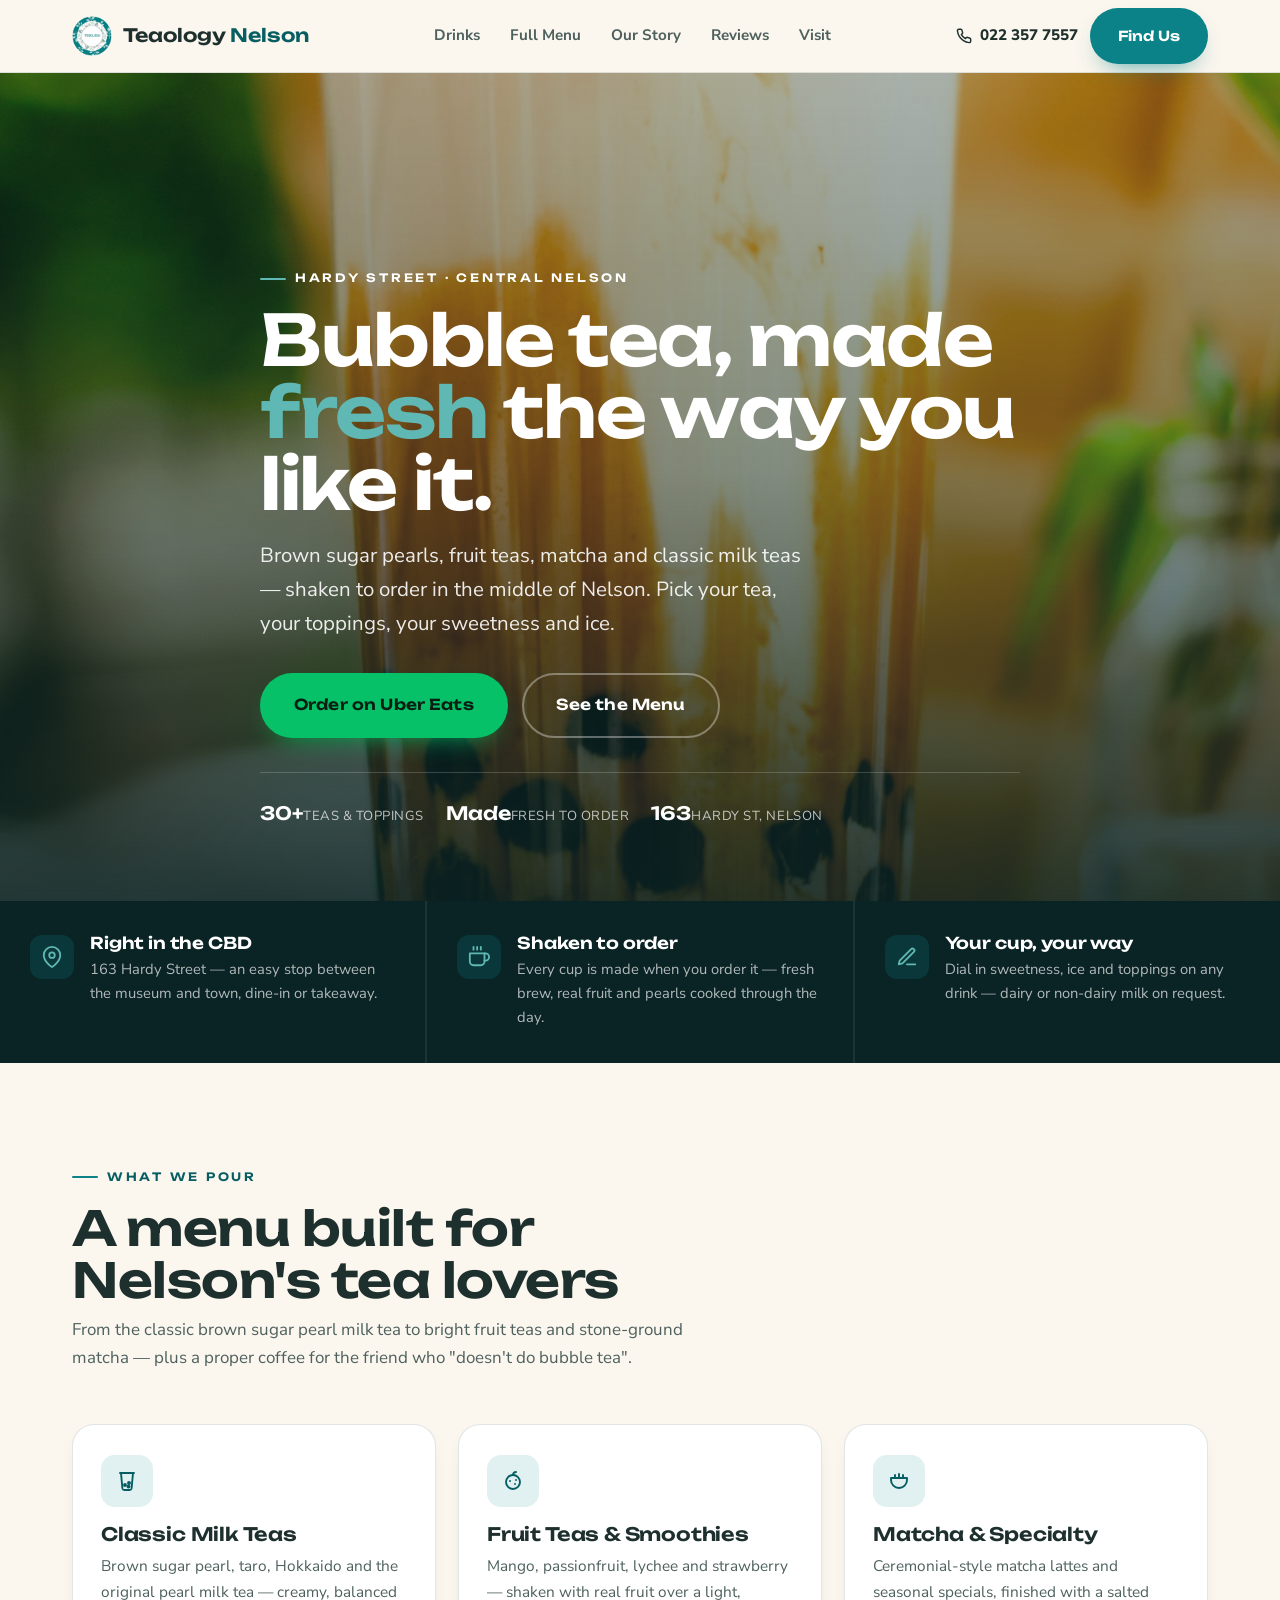
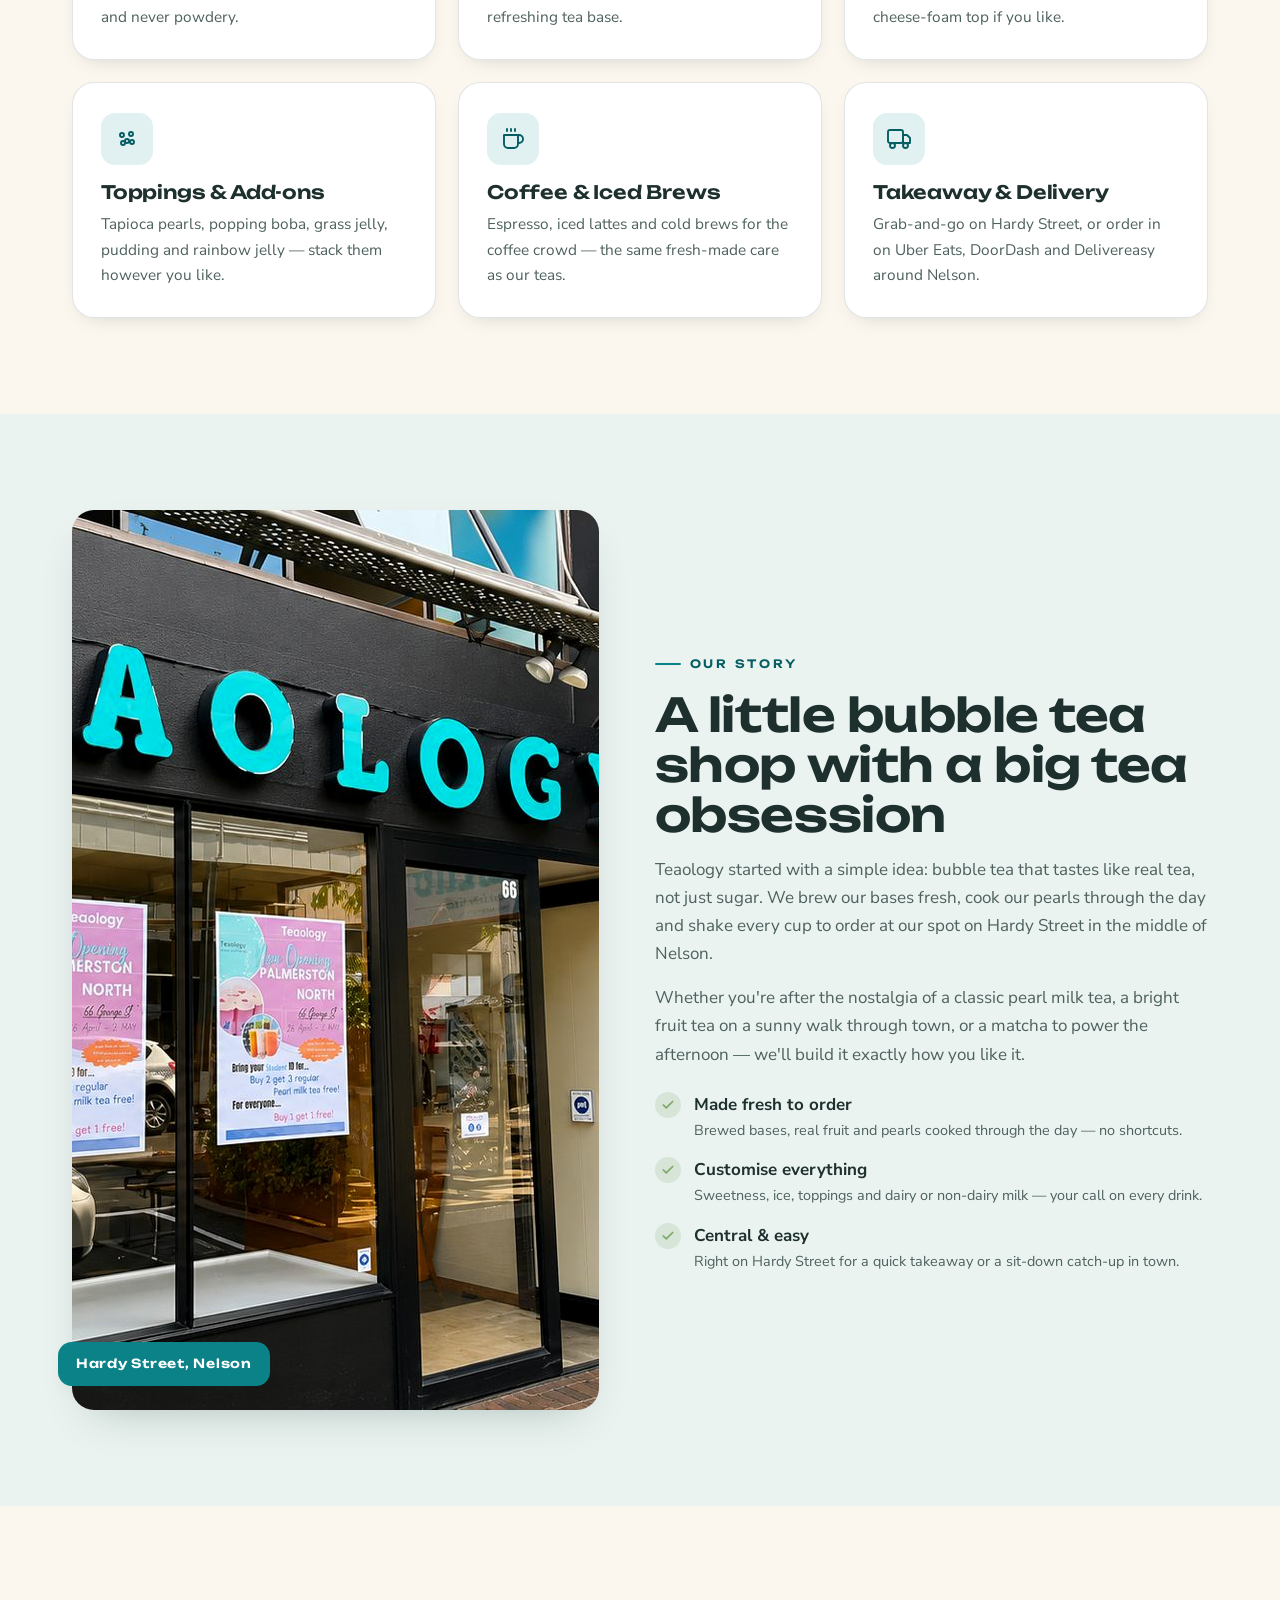
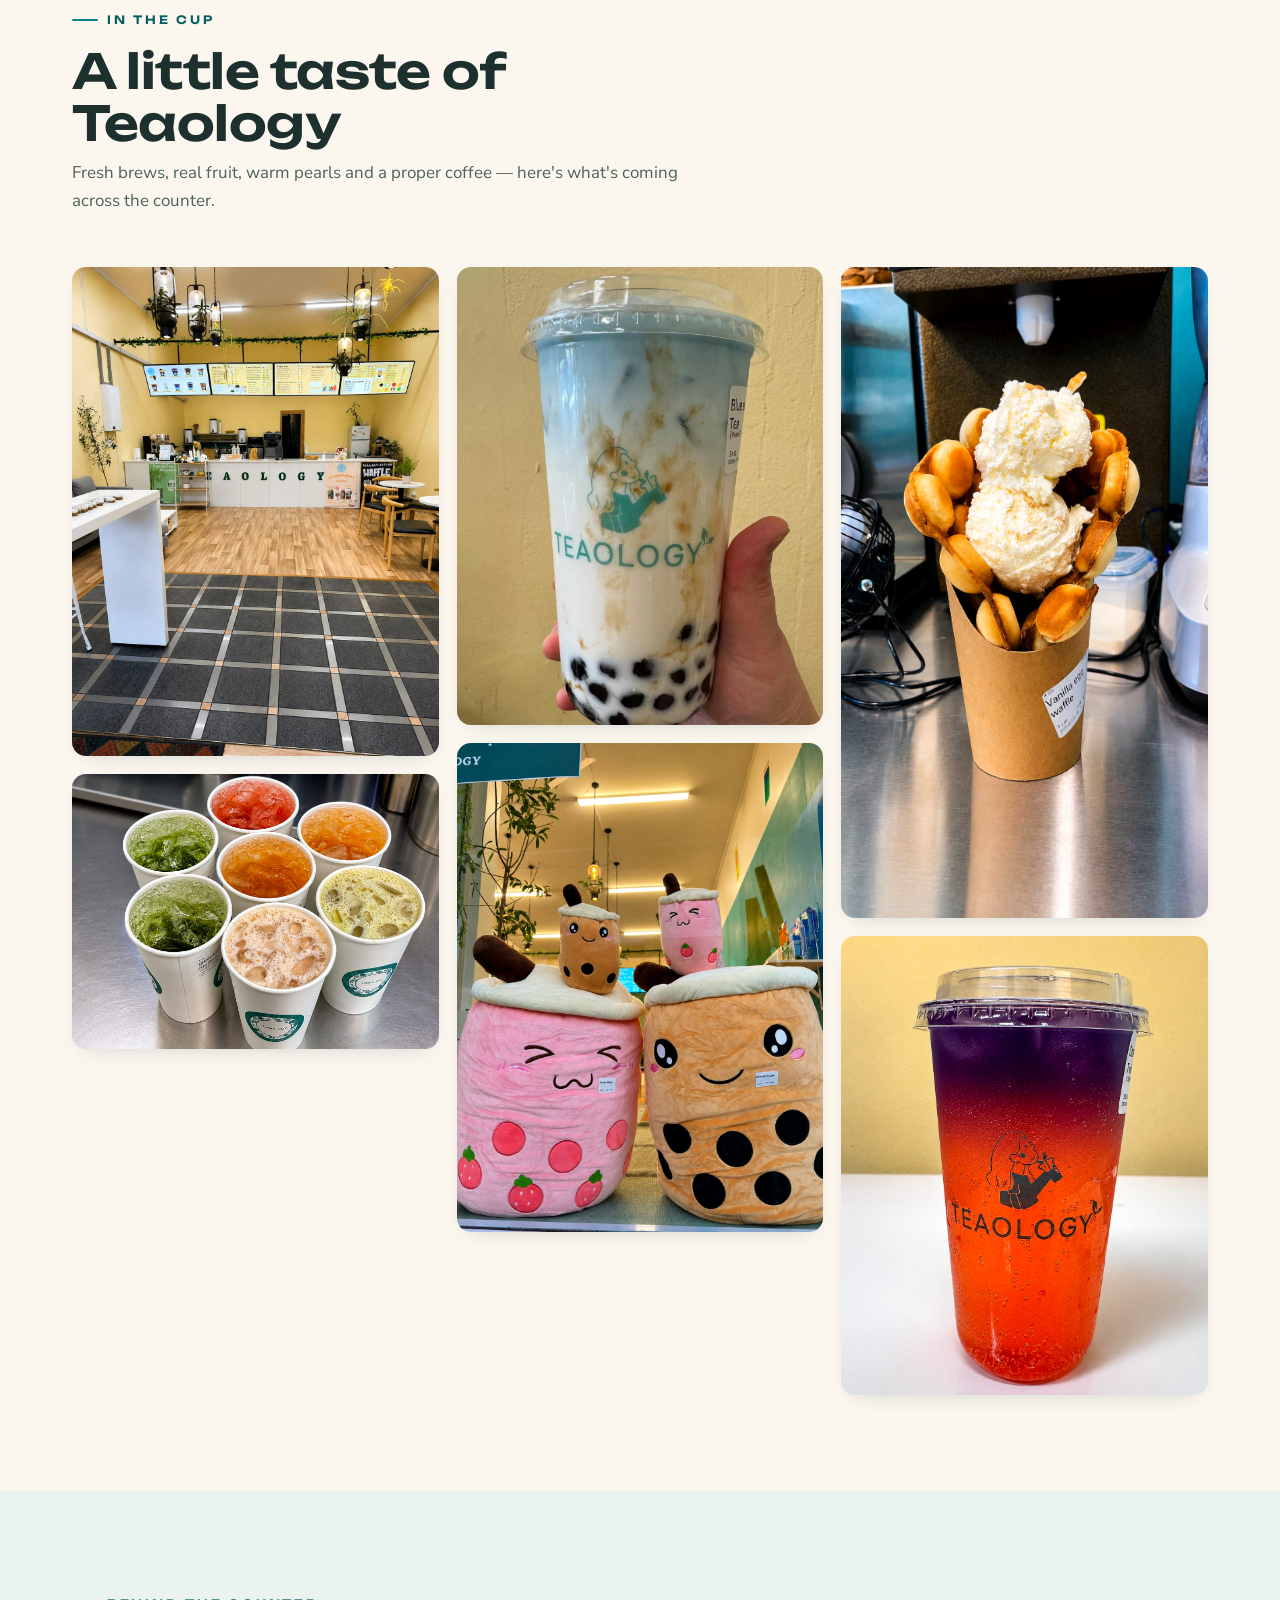
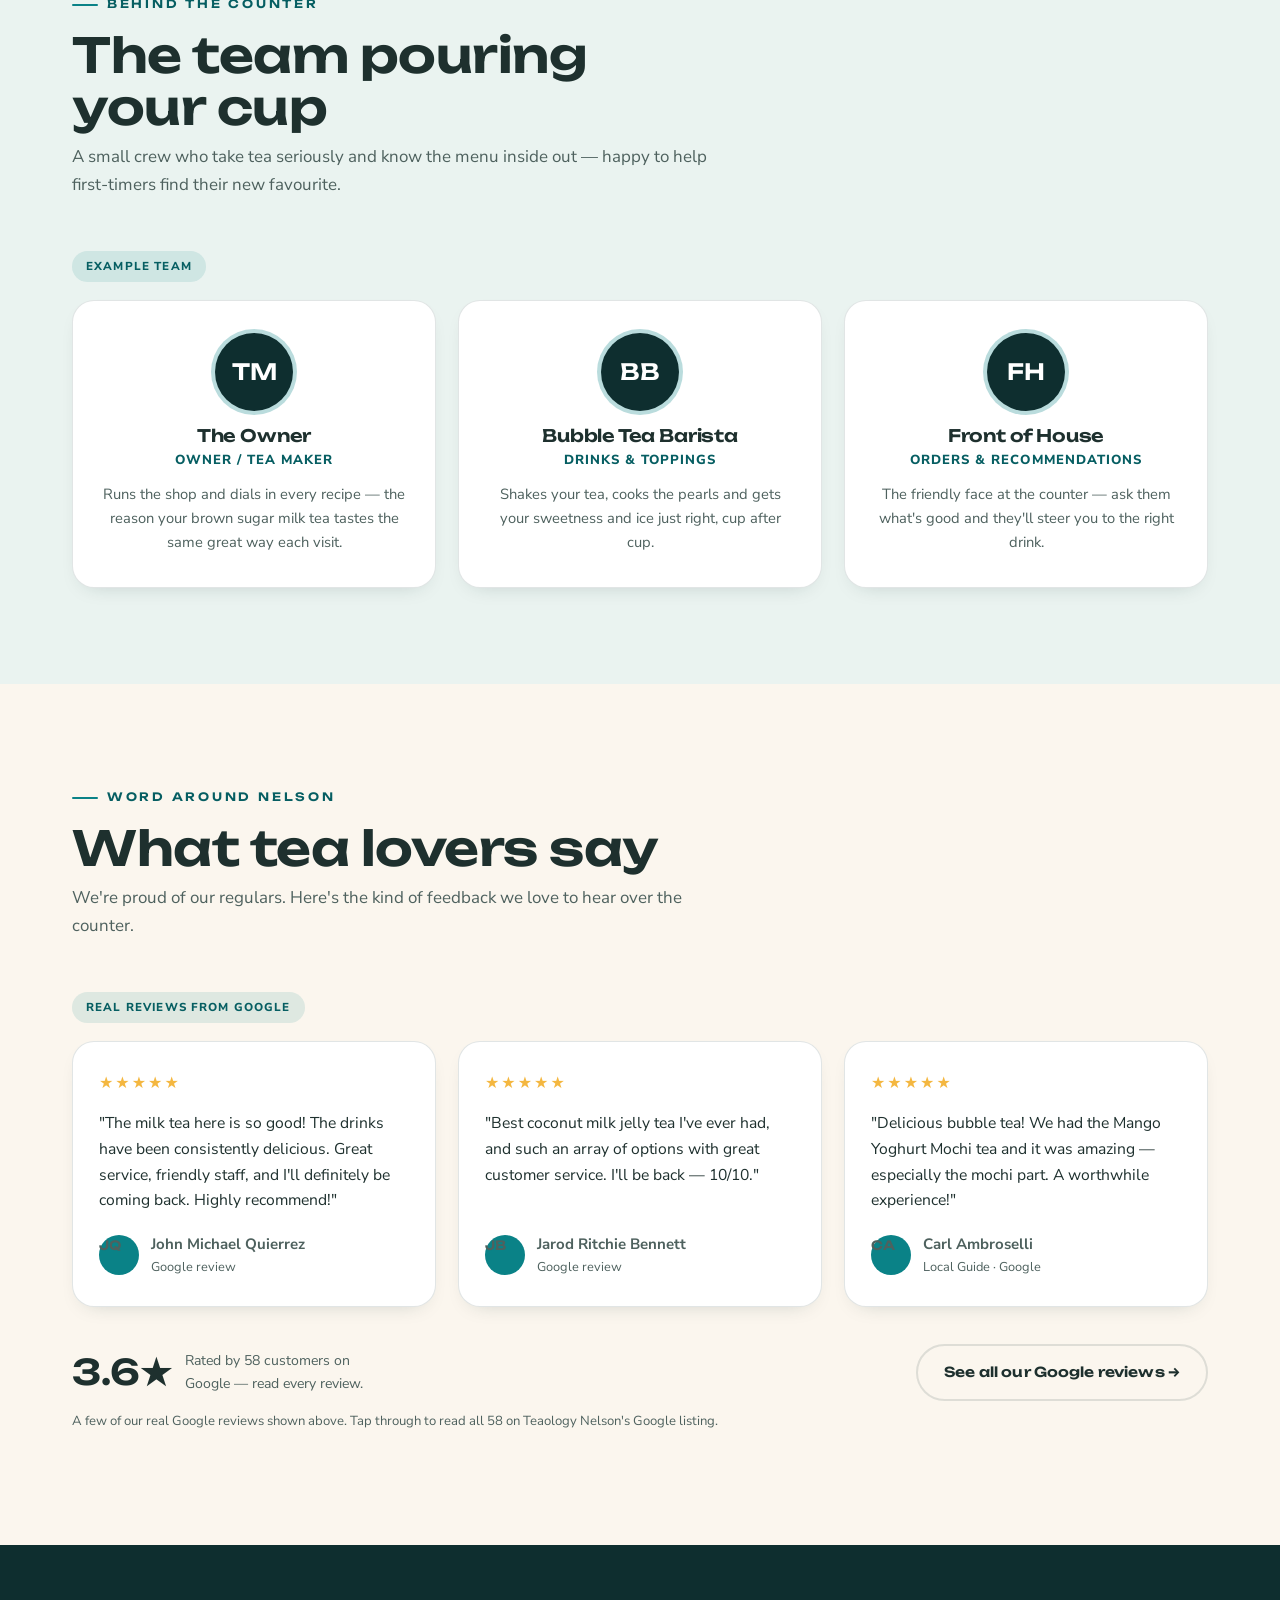
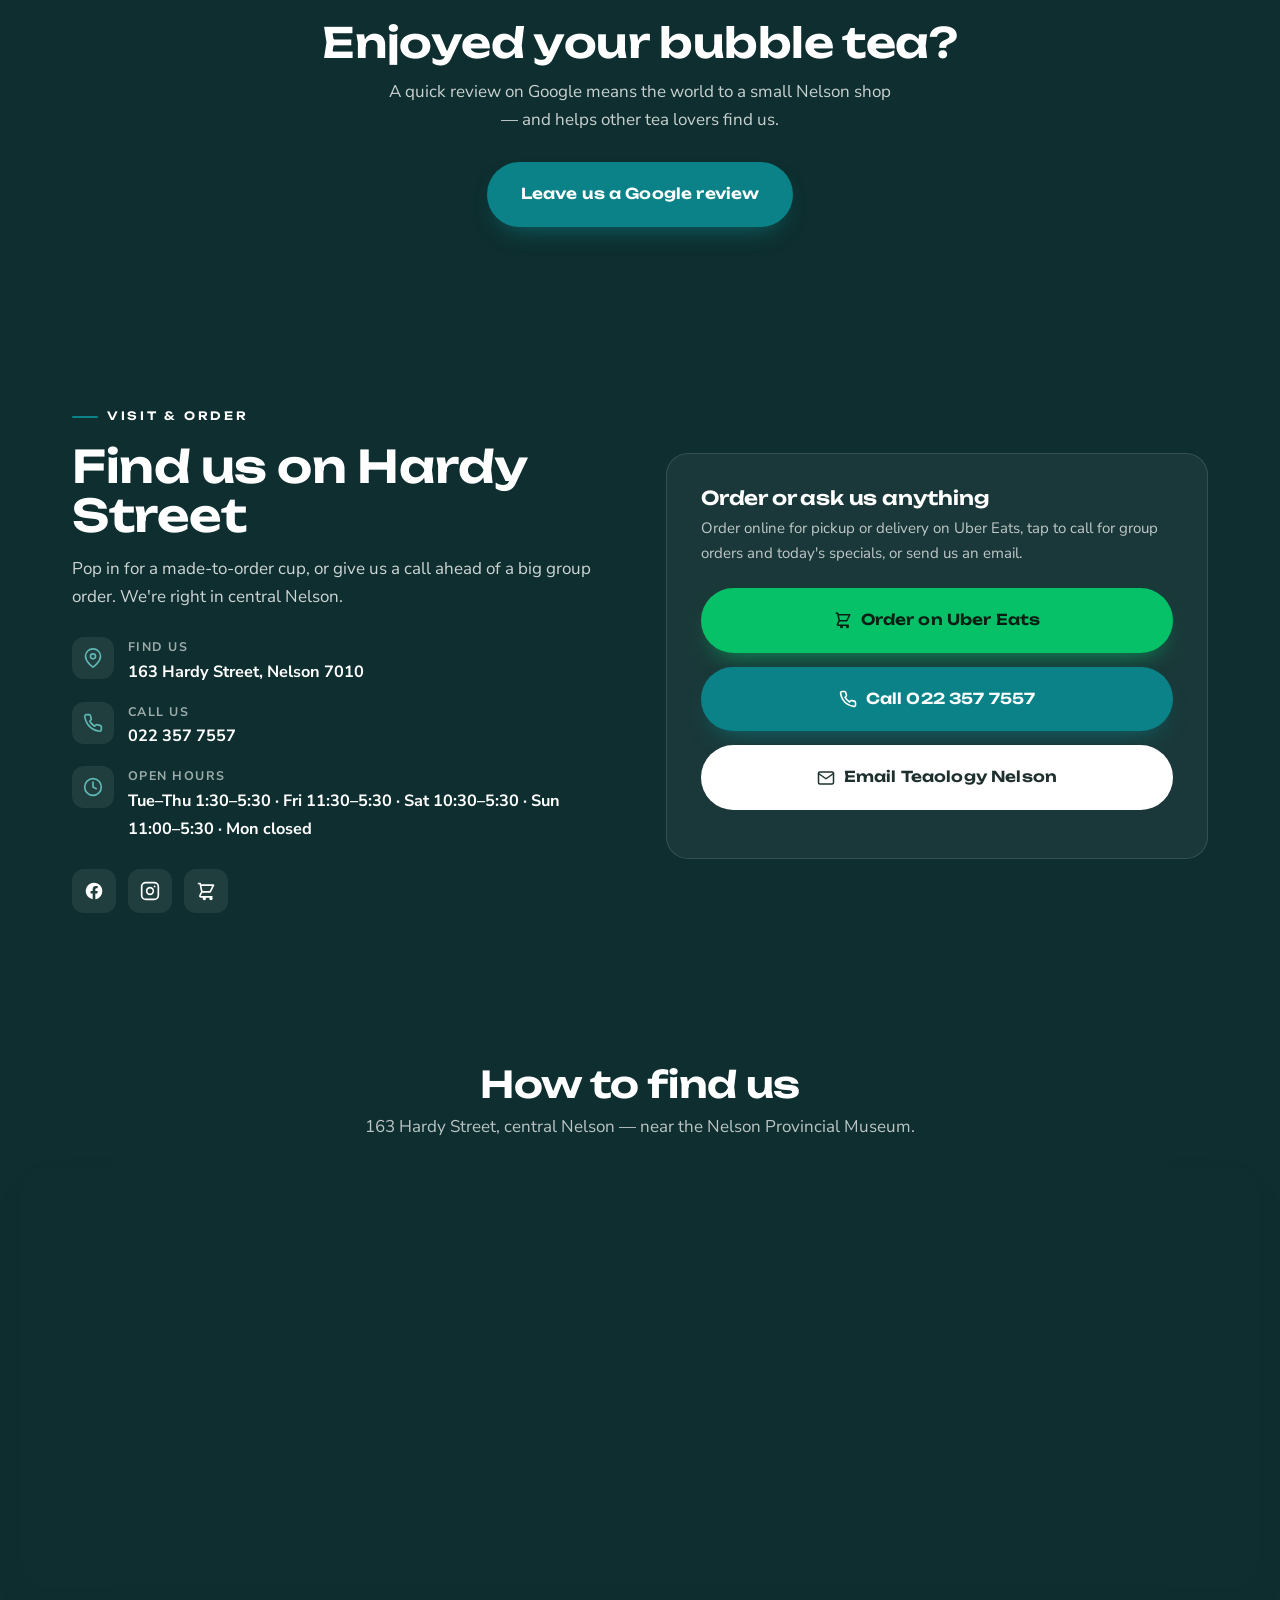
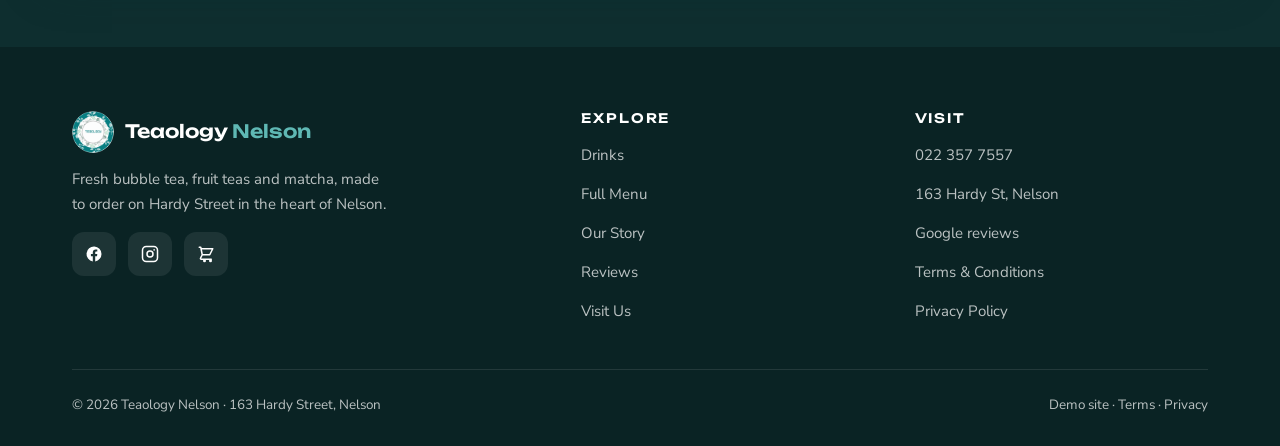
==== commit 81a8933a: "Backup sync: full site source and images Co-Authored-By: Claude Fable 5 <noreply@anthropic.com>" ====
--- a/index.html
+++ b/index.html
@@ -8,7 +8,7 @@
 <meta property="og:title" content="Teaology Nelson | Bubble Tea &amp; Fresh Milk Tea">
 <meta property="og:description" content="Fresh bubble tea, fruit teas and matcha, made to order on Hardy Street, Nelson.">
 <meta property="og:type" content="website">
-<meta property="og:image" content="img/og.jpg">
+<meta property="og:image" content="img/lineup.jpg">
 <link rel="icon" href="favicon.svg" type="image/svg+xml">
 <link rel="preconnect" href="https://fonts.googleapis.com">
 <link rel="preconnect" href="https://fonts.gstatic.com" crossorigin>
@@ -20,13 +20,7 @@
 <!-- Intro -->
 <div id="intro">
   <div class="intro-mark">
-    <svg class="intro-cup" viewBox="0 0 64 64" aria-hidden="true">
-      <path d="M20 22h24l-2.6 26.4A5 5 0 0 1 36.4 53H27.6a5 5 0 0 1-5-4.6L20 22z" fill="#FBF6EE"/>
-      <rect x="17" y="18" width="30" height="5.5" rx="2.75" fill="#7C5CBF"/>
-      <path d="M38 8l6 12" stroke="#E7A2B4" stroke-width="4" stroke-linecap="round"/>
-      <circle cx="27" cy="43" r="2.6" fill="#241932"/><circle cx="34" cy="46" r="2.6" fill="#241932"/>
-      <circle cx="38.5" cy="41" r="2.6" fill="#241932"/><circle cx="30" cy="47.5" r="2.6" fill="#241932"/>
-    </svg>
+    <img class="brand-logo" src="img/tea-logo.png" width="60" height="60" alt="Teaology Nelson">
     <span class="intro-word">Teaology <span>Nelson</span></span>
   </div>
   <div class="intro-bar"></div>
@@ -36,13 +30,7 @@
 <header class="nav">
   <div class="wrap nav-inner">
     <a class="brand" href="index.html" aria-label="Teaology Nelson home">
-      <svg class="logo-cup" viewBox="0 0 64 64" aria-hidden="true">
-        <path d="M20 22h24l-2.6 26.4A5 5 0 0 1 36.4 53H27.6a5 5 0 0 1-5-4.6L20 22z" fill="#241932"/>
-        <rect x="17" y="18" width="30" height="5.5" rx="2.75" fill="#7C5CBF"/>
-        <path d="M38 8l6 12" stroke="#E7A2B4" stroke-width="4" stroke-linecap="round"/>
-        <circle cx="27" cy="43" r="2.4" fill="#FBF6EE"/><circle cx="34" cy="46" r="2.4" fill="#FBF6EE"/>
-        <circle cx="38.5" cy="41" r="2.4" fill="#FBF6EE"/>
-      </svg>
+      <img class="brand-logo" src="img/tea-logo.png" width="40" height="40" alt="Teaology Nelson logo">
       <b>Teaology <span class="accent">Nelson</span></b>
     </a>
     <nav class="nav-links" aria-label="Primary">
@@ -85,7 +73,7 @@
     <h1>Bubble tea, made <em>fresh</em> the way you like it.</h1>
     <p class="hero-sub">Brown sugar pearls, fruit teas, matcha and classic milk teas — shaken to order in the middle of Nelson. Pick your tea, your toppings, your sweetness and ice.</p>
     <div class="hero-cta">
-      <a class="btn btn-primary btn-lg" href="#visit">Find Us &amp; Order</a>
+      <a class="btn btn-uber btn-lg" href="https://www.ubereats.com/nz/store/teaology-nelson/wmcsF9OrV2enhbW9xvmHIg" target="_blank" rel="noopener">Order on Uber Eats</a>
       <a class="btn btn-on-dark btn-lg" href="menu.html">See the Menu</a>
     </div>
     <div class="hero-meta">
@@ -161,8 +149,8 @@
 <section class="section bone" id="about">
   <div class="wrap about-grid">
     <div class="about-media reveal">
-      <img src="img/about.jpg" width="1100" height="825" loading="lazy" alt="A teapot and cup of freshly brewed tea on a light bench">
-      <span class="about-tag">Brewed in Nelson</span>
+      <img src="img/storefront.jpg" width="1600" height="900" loading="lazy" alt="Teaology Nelson storefront on Hardy Street">
+      <span class="about-tag">Hardy Street, Nelson</span>
     </div>
     <div class="about-copy reveal">
       <span class="eyebrow">Our story</span>
@@ -190,12 +178,12 @@
       <p>Fresh brews, real fruit, warm pearls and a proper coffee — here's what's coming across the counter.</p>
     </div>
     <div class="gallery reveal">
-      <img src="img/teapot.jpg" width="1000" height="667" loading="lazy" alt="Freshly brewed tea poured from a teapot into a cup">
-      <img src="img/latte.jpg" width="1000" height="667" loading="lazy" alt="Milk being poured into a fresh coffee">
-      <img src="img/cheers.jpg" width="1200" height="800" loading="lazy" alt="Friends sharing drinks over a table">
-      <img src="img/cookies.jpg" width="1000" height="1333" loading="lazy" alt="A warm cup of tea with cookies">
-      <img src="img/espresso.jpg" width="1000" height="667" loading="lazy" alt="Espresso and fresh coffee on a wooden board">
-      <img src="img/treats.jpg" width="1000" height="1333" loading="lazy" alt="Sweet strawberry treats to go with your tea">
+      <img src="img/interior.jpg" width="1086" height="1448" loading="lazy" alt="Inside Teaology Nelson's Hardy Street bubble tea shop">
+      <img src="img/lineup.jpg" width="1448" height="1086" loading="lazy" alt="A colourful line-up of freshly made bubble teas on the counter">
+      <img src="img/taro-cup.jpg" width="1200" height="1500" loading="lazy" alt="A taro pearl milk tea from Teaology Nelson">
+      <img src="img/char-cups.jpg" width="1086" height="1448" loading="lazy" alt="Fun character bubble tea cups made at Teaology">
+      <img src="img/icecream.jpg" width="941" height="1672" loading="lazy" alt="Soft-serve ice cream cone from Teaology Nelson">
+      <img src="img/red-tea.jpg" width="1100" height="1375" loading="lazy" alt="A bright fruit tea from Teaology Nelson">
     </div>
   </div>
 </section>
@@ -240,32 +228,32 @@
       <h2>What tea lovers say</h2>
       <p>We're proud of our regulars. Here's the kind of feedback we love to hear over the counter.</p>
     </div>
-    <span class="badge reveal">Sample reviews · see the real ones on Google</span>
+    <span class="badge reveal">Real reviews from Google</span>
     <div class="rev-grid">
       <article class="rev-card reveal">
         <div class="stars" aria-label="5 out of 5">★★★★★</div>
-        <p class="rev-text">"My go-to on Hardy Street. The brown sugar pearl milk tea is proper — not too sweet, pearls always soft. Staff remember my order now!"</p>
-        <div class="rev-who"><span class="rev-ava">MK</span><span><b>Mia K.</b><span>The Wood, Nelson</span></span></div>
+        <p class="rev-text">"The milk tea here is so good! The drinks have been consistently delicious. Great service, friendly staff, and I'll definitely be coming back. Highly recommend!"</p>
+        <div class="rev-who"><span class="rev-ava">JQ</span><span><b>John Michael Quierrez</b><span>Google review</span></span></div>
       </article>
       <article class="rev-card reveal">
         <div class="stars" aria-label="5 out of 5">★★★★★</div>
-        <p class="rev-text">"Took the kids in after the museum and they loved building their own drinks. Fruit tea was so fresh. Great little spot in town."</p>
-        <div class="rev-who"><span class="rev-ava">JT</span><span><b>James T.</b><span>Stoke, Nelson</span></span></div>
+        <p class="rev-text">"Best coconut milk jelly tea I've ever had, and such an array of options with great customer service. I'll be back — 10/10."</p>
+        <div class="rev-who"><span class="rev-ava">JB</span><span><b>Jarod Ritchie Bennett</b><span>Google review</span></span></div>
       </article>
       <article class="rev-card reveal">
-        <div class="stars" aria-label="4 out of 5">★★★★☆</div>
-        <p class="rev-text">"Finally a matcha in Nelson that actually tastes like matcha. Friendly service and they let me swap to oat milk no worries."</p>
-        <div class="rev-who"><span class="rev-ava">HL</span><span><b>Hannah L.</b><span>Richmond</span></span></div>
+        <div class="stars" aria-label="5 out of 5">★★★★★</div>
+        <p class="rev-text">"Delicious bubble tea! We had the Mango Yoghurt Mochi tea and it was amazing — especially the mochi part. A worthwhile experience!"</p>
+        <div class="rev-who"><span class="rev-ava">CA</span><span><b>Carl Ambroselli</b><span>Local Guide · Google</span></span></div>
       </article>
     </div>
     <div class="rev-foot reveal">
       <div class="rev-score">
-        <span class="big">3.5★</span>
+        <span class="big">3.6★</span>
         <small>Rated by 58 customers on<br>Google — read every review.</small>
       </div>
-      <a class="btn btn-ghost" href="https://www.google.com/maps/search/?api=1&query=Teaology+Nelson+163+Hardy+Street+Nelson" target="_blank" rel="noopener">See all our Google reviews →</a>
-    </div>
-    <p class="gnote">Sample reviews shown above for the demo. The star rating links straight to Teaology Nelson's real Google listing.</p>
+      <a class="btn btn-ghost" href="https://www.google.com/search?q=Teaology+Nelson#lrd=0x6d3bedf8881da551:0xe5d6d5a7cadf3e70,3,,,," target="_blank" rel="noopener">See all our Google reviews →</a>
+    </div>
+    <p class="gnote">A few of our real Google reviews shown above. Tap through to read all 58 on Teaology Nelson's Google listing.</p>
   </div>
 </section>
 
@@ -274,7 +262,7 @@
   <div class="wrap">
     <h2>Enjoyed your bubble tea?</h2>
     <p>A quick review on Google means the world to a small Nelson shop — and helps other tea lovers find us.</p>
-    <a class="btn btn-primary btn-lg" href="https://www.google.com/maps/search/?api=1&query=Teaology+Nelson+163+Hardy+Street+Nelson" target="_blank" rel="noopener">Leave us a Google review</a>
+    <a class="btn btn-primary btn-lg" href="https://www.google.com/maps?cid=16561659596341460592" target="_blank" rel="noopener">Leave us a Google review</a>
   </div>
 </section>
 
@@ -295,12 +283,17 @@
       </ul>
       <div class="socials">
         <a href="https://www.facebook.com/teaology4u/" target="_blank" rel="noopener" aria-label="Teaology on Facebook"><svg width="20" height="20" viewBox="0 0 24 24" fill="currentColor"><path d="M22 12a10 10 0 1 0-11.6 9.9v-7H7.9V12h2.5V9.8c0-2.5 1.5-3.9 3.8-3.9 1.1 0 2.2.2 2.2.2v2.5h-1.2c-1.2 0-1.6.8-1.6 1.6V12h2.8l-.4 2.9h-2.4v7A10 10 0 0 0 22 12z"/></svg></a>
-        <a href="https://www.tiktok.com/@teaologynz" target="_blank" rel="noopener" aria-label="Teaology on TikTok"><svg width="20" height="20" viewBox="0 0 24 24" fill="currentColor"><path d="M16.5 3c.3 2.1 1.5 3.6 3.5 3.9v2.6c-1.3.1-2.5-.3-3.6-.9v5.9a5.7 5.7 0 1 1-5.7-5.7c.3 0 .6 0 .9.1v2.7a3 3 0 1 0 2.1 2.9V3h2.8z"/></svg></a>
+        <a href="https://www.instagram.com/teaology_nz_/" target="_blank" rel="noopener" aria-label="Teaology on Instagram"><svg width="20" height="20" viewBox="0 0 24 24" fill="none" stroke="currentColor" stroke-width="2" stroke-linecap="round" stroke-linejoin="round"><rect x="2" y="2" width="20" height="20" rx="5"/><circle cx="12" cy="12" r="4"/><circle cx="17.5" cy="6.5" r="1.1" fill="currentColor" stroke="none"/></svg></a>
+        <a href="https://www.ubereats.com/nz/store/teaology-nelson/wmcsF9OrV2enhbW9xvmHIg" target="_blank" rel="noopener" aria-label="Order Teaology on Uber Eats"><svg width="20" height="20" viewBox="0 0 24 24" fill="none" stroke="currentColor" stroke-width="2" stroke-linecap="round" stroke-linejoin="round"><path d="M3 3h2l.4 2M7 13h10l4-8H5.4M7 13L5.4 5M7 13l-2.3 4.5A1 1 0 0 0 5.6 19H19"/><circle cx="10" cy="21" r="1"/><circle cx="18" cy="21" r="1"/></svg></a>
       </div>
     </div>
     <div class="contact-actions reveal">
       <h3>Order or ask us anything</h3>
-      <p>Tap to call for group orders and today's specials, or send us an email and we'll get back to you.</p>
+      <p>Order online for pickup or delivery on Uber Eats, tap to call for group orders and today's specials, or send us an email.</p>
+      <a class="btn btn-uber btn-lg" href="https://www.ubereats.com/nz/store/teaology-nelson/wmcsF9OrV2enhbW9xvmHIg" target="_blank" rel="noopener">
+        <svg width="18" height="18" viewBox="0 0 24 24" fill="none" stroke="currentColor" stroke-width="2" stroke-linecap="round" stroke-linejoin="round"><path d="M3 3h2l.4 2M7 13h10l4-8H5.4M7 13L5.4 5M7 13l-2.3 4.5A1 1 0 0 0 5.6 19H19"/><circle cx="10" cy="21" r="1"/><circle cx="18" cy="21" r="1"/></svg>
+        Order on Uber Eats
+      </a>
       <a class="btn btn-primary btn-lg" href="tel:+64223577557">
         <svg width="18" height="18" viewBox="0 0 24 24" fill="none" stroke="currentColor" stroke-width="2.2" stroke-linecap="round" stroke-linejoin="round"><path d="M22 16.92v3a2 2 0 0 1-2.18 2 19.79 19.79 0 0 1-8.63-3.07 19.5 19.5 0 0 1-6-6 19.79 19.79 0 0 1-3.07-8.67A2 2 0 0 1 4.11 2h3a2 2 0 0 1 2 1.72c.13.96.36 1.9.7 2.81a2 2 0 0 1-.45 2.11L8.09 9.91a16 16 0 0 0 6 6l1.27-1.27a2 2 0 0 1 2.11-.45c.9.34 1.85.57 2.81.7A2 2 0 0 1 22 16.92z"/></svg>
         Call 022 357 7557
@@ -331,13 +324,14 @@
     <div class="footer-grid">
       <div>
         <a class="brand" href="index.html">
-          <svg class="logo-cup" viewBox="0 0 64 64" aria-hidden="true"><path d="M20 22h24l-2.6 26.4A5 5 0 0 1 36.4 53H27.6a5 5 0 0 1-5-4.6L20 22z" fill="#FBF6EE"/><rect x="17" y="18" width="30" height="5.5" rx="2.75" fill="#7C5CBF"/><path d="M38 8l6 12" stroke="#E7A2B4" stroke-width="4" stroke-linecap="round"/></svg>
-          <b>Teaology <span class="accent" style="color:#E7A2B4">Nelson</span></b>
+          <img class="brand-logo" src="img/tea-logo.png" width="42" height="42" alt="Teaology Nelson logo">
+          <b>Teaology <span class="accent" style="color:#5FB8B4">Nelson</span></b>
         </a>
         <p>Fresh bubble tea, fruit teas and matcha, made to order on Hardy Street in the heart of Nelson.</p>
         <div class="socials">
           <a href="https://www.facebook.com/teaology4u/" target="_blank" rel="noopener" aria-label="Facebook"><svg width="18" height="18" viewBox="0 0 24 24" fill="currentColor"><path d="M22 12a10 10 0 1 0-11.6 9.9v-7H7.9V12h2.5V9.8c0-2.5 1.5-3.9 3.8-3.9 1.1 0 2.2.2 2.2.2v2.5h-1.2c-1.2 0-1.6.8-1.6 1.6V12h2.8l-.4 2.9h-2.4v7A10 10 0 0 0 22 12z"/></svg></a>
-          <a href="https://www.tiktok.com/@teaologynz" target="_blank" rel="noopener" aria-label="TikTok"><svg width="18" height="18" viewBox="0 0 24 24" fill="currentColor"><path d="M16.5 3c.3 2.1 1.5 3.6 3.5 3.9v2.6c-1.3.1-2.5-.3-3.6-.9v5.9a5.7 5.7 0 1 1-5.7-5.7c.3 0 .6 0 .9.1v2.7a3 3 0 1 0 2.1 2.9V3h2.8z"/></svg></a>
+          <a href="https://www.instagram.com/teaology_nz_/" target="_blank" rel="noopener" aria-label="Instagram"><svg width="18" height="18" viewBox="0 0 24 24" fill="none" stroke="currentColor" stroke-width="2" stroke-linecap="round" stroke-linejoin="round"><rect x="2" y="2" width="20" height="20" rx="5"/><circle cx="12" cy="12" r="4"/><circle cx="17.5" cy="6.5" r="1.1" fill="currentColor" stroke="none"/></svg></a>
+          <a href="https://www.ubereats.com/nz/store/teaology-nelson/wmcsF9OrV2enhbW9xvmHIg" target="_blank" rel="noopener" aria-label="Order on Uber Eats"><svg width="18" height="18" viewBox="0 0 24 24" fill="none" stroke="currentColor" stroke-width="2" stroke-linecap="round" stroke-linejoin="round"><path d="M3 3h2l.4 2M7 13h10l4-8H5.4M7 13L5.4 5M7 13l-2.3 4.5A1 1 0 0 0 5.6 19H19"/><circle cx="10" cy="21" r="1"/><circle cx="18" cy="21" r="1"/></svg></a>
         </div>
       </div>
       <div>
@@ -355,7 +349,7 @@
         <ul>
           <li><a href="tel:+64223577557">022 357 7557</a></li>
           <li><a href="https://www.google.com/maps?q=163+Hardy+Street,+Nelson+7010" target="_blank" rel="noopener">163 Hardy St, Nelson</a></li>
-          <li><a href="https://www.google.com/maps/search/?api=1&query=Teaology+Nelson+163+Hardy+Street+Nelson" target="_blank" rel="noopener">Google reviews</a></li>
+          <li><a href="https://www.google.com/search?q=Teaology+Nelson#lrd=0x6d3bedf8881da551:0xe5d6d5a7cadf3e70,3,,,," target="_blank" rel="noopener">Google reviews</a></li>
           <li><a href="terms.html">Terms &amp; Conditions</a></li>
           <li><a href="privacy.html">Privacy Policy</a></li>
         </ul>
--- a/style.css
+++ b/style.css
@@ -5,19 +5,19 @@
 
 :root{
   --cream:#FBF6EE;
-  --bone:#F3EADB;
-  --ink:#2B2136;
-  --ink-soft:#5B4E68;
-  --taro:#7C5CBF;        /* primary accent */
-  --taro-deep:#5E3E9E;
+  --bone:#EAF3F0;
+  --ink:#1E302E;
+  --ink-soft:#4E615E;
+  --taro:#0A8287;        /* primary accent — Teaology teal */
+  --taro-deep:#065E62;
   --matcha:#7FA968;      /* secondary */
-  --peach:#E7A2B4;
-  --dark:#241932;        /* anchor */
-  --dark-2:#1B1226;
-  --line:rgba(43,33,54,.10);
+  --peach:#5FB8B4;       /* light aqua accent */
+  --dark:#0E2E2F;        /* anchor — deep teal */
+  --dark-2:#0A2324;
+  --line:rgba(14,46,47,.12);
   --card:#ffffff;
-  --shadow:0 18px 44px -22px rgba(43,33,54,.32);
-  --shadow-sm:0 8px 22px -14px rgba(43,33,54,.30);
+  --shadow:0 18px 44px -22px rgba(14,46,47,.30);
+  --shadow-sm:0 8px 22px -14px rgba(14,46,47,.28);
   --radius:22px;
   --radius-sm:14px;
   --maxw:1180px;
@@ -62,7 +62,7 @@
   transition:transform .25s ease,box-shadow .25s ease,background .25s ease,color .25s ease;
   white-space:nowrap;
 }
-.btn-primary{background:var(--taro);color:#fff;box-shadow:0 12px 26px -14px rgba(124,92,191,.85)}
+.btn-primary{background:var(--taro);color:#fff;box-shadow:0 12px 26px -14px rgba(10,130,135,.85)}
 .btn-primary:hover{background:var(--taro-deep);transform:translateY(-3px)}
 .btn-ghost{background:transparent;color:var(--ink);border-color:var(--line)}
 .btn-ghost:hover{border-color:var(--taro);color:var(--taro-deep);transform:translateY(-3px)}
@@ -70,6 +70,8 @@
 .btn-light:hover{transform:translateY(-3px);box-shadow:var(--shadow)}
 .btn-on-dark{background:transparent;color:#fff;border-color:rgba(255,255,255,.35)}
 .btn-on-dark:hover{background:rgba(255,255,255,.12);transform:translateY(-3px)}
+.btn-uber{background:#06C167;color:#0a1f14;box-shadow:0 12px 26px -14px rgba(6,193,103,.85)}
+.btn-uber:hover{background:#05a659;transform:translateY(-3px)}
 .btn-lg{padding:18px 32px;font-size:.94rem;min-height:58px}
 
 /* ---------- Intro overlay ---------- */
@@ -99,6 +101,9 @@
 .brand .logo-cup{width:26px;height:32px;flex:0 0 auto}
 .brand b{font-weight:600}
 .brand .accent{color:var(--taro-deep)}
+.brand-logo{width:40px;height:40px;border-radius:50%;flex:0 0 auto;object-fit:cover;display:block}
+.intro-mark .brand-logo{width:60px;height:60px;box-shadow:0 6px 22px rgba(0,0,0,.12)}
+.footer .brand-logo{width:42px;height:42px}
 .nav-links{display:flex;align-items:center;gap:30px;list-style:none;margin:0;padding:0}
 .nav-links a{font-weight:700;font-size:.95rem;color:var(--ink-soft);transition:color .2s}
 .nav-links a:hover{color:var(--taro-deep)}
@@ -121,7 +126,7 @@
 .hero-slide.active{opacity:1;animation:kenburns 8s ease-out forwards}
 @keyframes kenburns{from{transform:scale(1.04)}to{transform:scale(1.13)}}
 .hero-scrim{position:absolute;inset:0;z-index:-1;
-  background:linear-gradient(180deg,rgba(36,25,50,.36) 0%,rgba(36,25,50,.52) 48%,rgba(27,18,38,.88) 100%);
+  background:linear-gradient(180deg,rgba(14,46,47,.36) 0%,rgba(14,46,47,.52) 48%,rgba(10,35,36,.88) 100%);
 }
 .hero-inner{padding:120px 0 72px;color:#fff;max-width:760px}
 .hero .eyebrow{color:#fff}
@@ -139,7 +144,7 @@
 .trust{background:var(--dark-2);color:#fff;padding:0}
 .trust-grid{display:grid;grid-template-columns:repeat(3,1fr);gap:2px;background:rgba(255,255,255,.08)}
 .trust-item{background:var(--dark-2);padding:34px 30px;display:flex;gap:16px;align-items:flex-start}
-.trust-item .ico{flex:0 0 auto;width:44px;height:44px;border-radius:12px;background:rgba(124,92,191,.22);
+.trust-item .ico{flex:0 0 auto;width:44px;height:44px;border-radius:12px;background:rgba(10,130,135,.22);
   display:grid;place-items:center;color:var(--peach)}
 .trust-item h3{font-size:1.02rem;margin-bottom:4px;color:#fff}
 .trust-item p{font-size:.92rem;color:rgba(255,255,255,.68);margin:0}
@@ -154,7 +159,7 @@
 .svc-card::after{content:"";position:absolute;inset:0 0 auto 0;height:4px;background:linear-gradient(90deg,var(--taro),var(--peach));transform:scaleX(0);transform-origin:left;transition:transform .4s ease}
 .svc-card:hover{transform:translateY(-6px);box-shadow:var(--shadow)}
 .svc-card:hover::after{transform:scaleX(1)}
-.svc-ico{width:52px;height:52px;border-radius:14px;background:rgba(124,92,191,.12);display:grid;place-items:center;color:var(--taro-deep);margin-bottom:18px}
+.svc-ico{width:52px;height:52px;border-radius:14px;background:rgba(10,130,135,.12);display:grid;place-items:center;color:var(--taro-deep);margin-bottom:18px}
 .svc-card h3{font-size:1.16rem;margin-bottom:8px}
 .svc-card p{color:var(--ink-soft);font-size:.96rem;margin:0}
 
@@ -185,11 +190,11 @@
 .crew-card:hover{transform:translateY(-5px)}
 .avatar{width:78px;height:78px;border-radius:50%;margin:0 auto 16px;display:grid;place-items:center;
   background:var(--dark);color:#fff;font-family:"Unbounded",sans-serif;font-size:1.4rem;font-weight:600;
-  box-shadow:0 0 0 4px rgba(124,92,191,.28)}
+  box-shadow:0 0 0 4px rgba(10,130,135,.28)}
 .crew-card h3{font-size:1.08rem;margin-bottom:4px}
 .crew-role{color:var(--taro-deep);font-weight:800;font-size:.82rem;letter-spacing:.08em;text-transform:uppercase;margin-bottom:10px}
 .crew-card p{color:var(--ink-soft);font-size:.92rem;margin:0}
-.badge{display:inline-block;background:rgba(124,92,191,.12);color:var(--taro-deep);font-weight:800;font-size:.72rem;letter-spacing:.1em;text-transform:uppercase;padding:6px 14px;border-radius:999px;margin-bottom:18px}
+.badge{display:inline-block;background:rgba(10,130,135,.12);color:var(--taro-deep);font-weight:800;font-size:.72rem;letter-spacing:.1em;text-transform:uppercase;padding:6px 14px;border-radius:999px;margin-bottom:18px}
 
 /* ---------- Reviews ---------- */
 .rev-grid{display:grid;grid-template-columns:repeat(3,1fr);gap:22px}
@@ -281,6 +286,7 @@
 .menu-note{text-align:center;color:var(--ink-soft);font-size:.9rem;margin-top:30px}
 
 /* ---------- Responsive ---------- */
+.nav-menu-mobile{display:none}
 @media (max-width:900px){
   .nav-links,.nav-cta .nav-phone{display:none}
   .hamburger{display:flex}
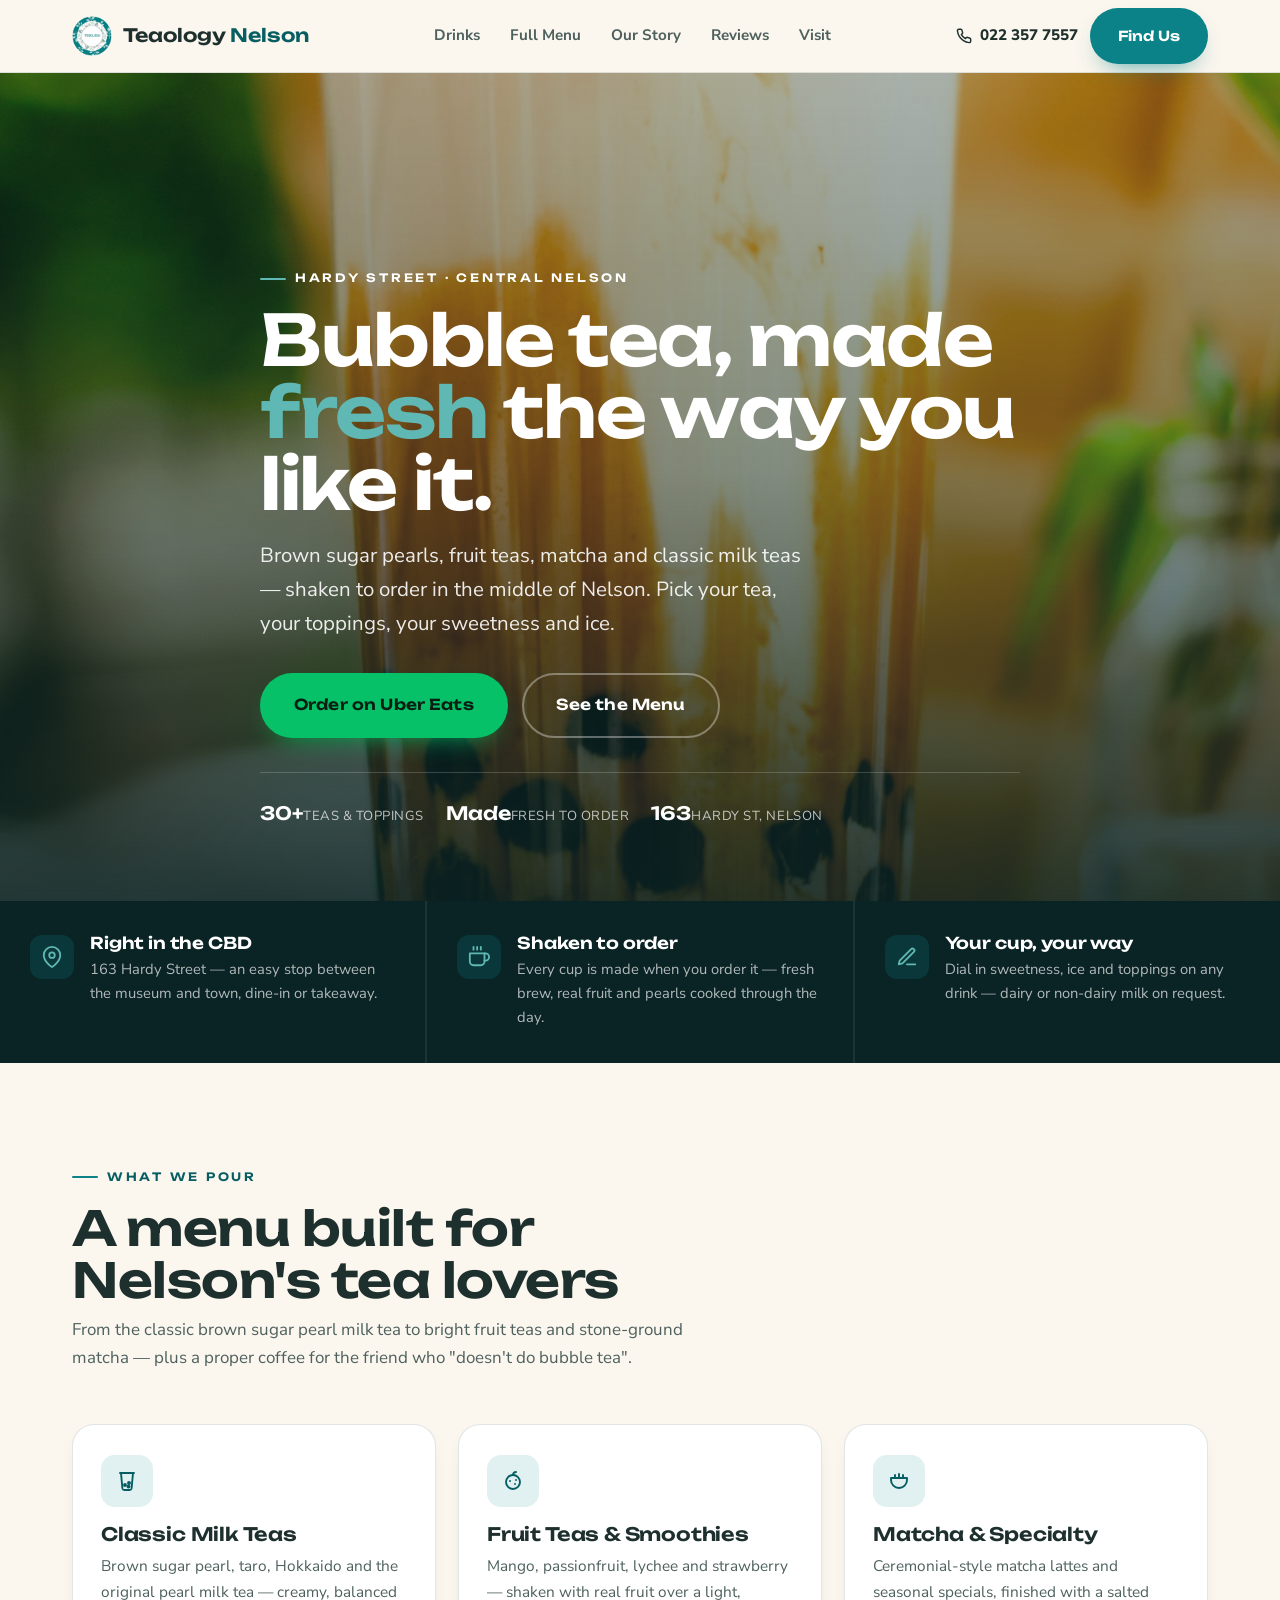
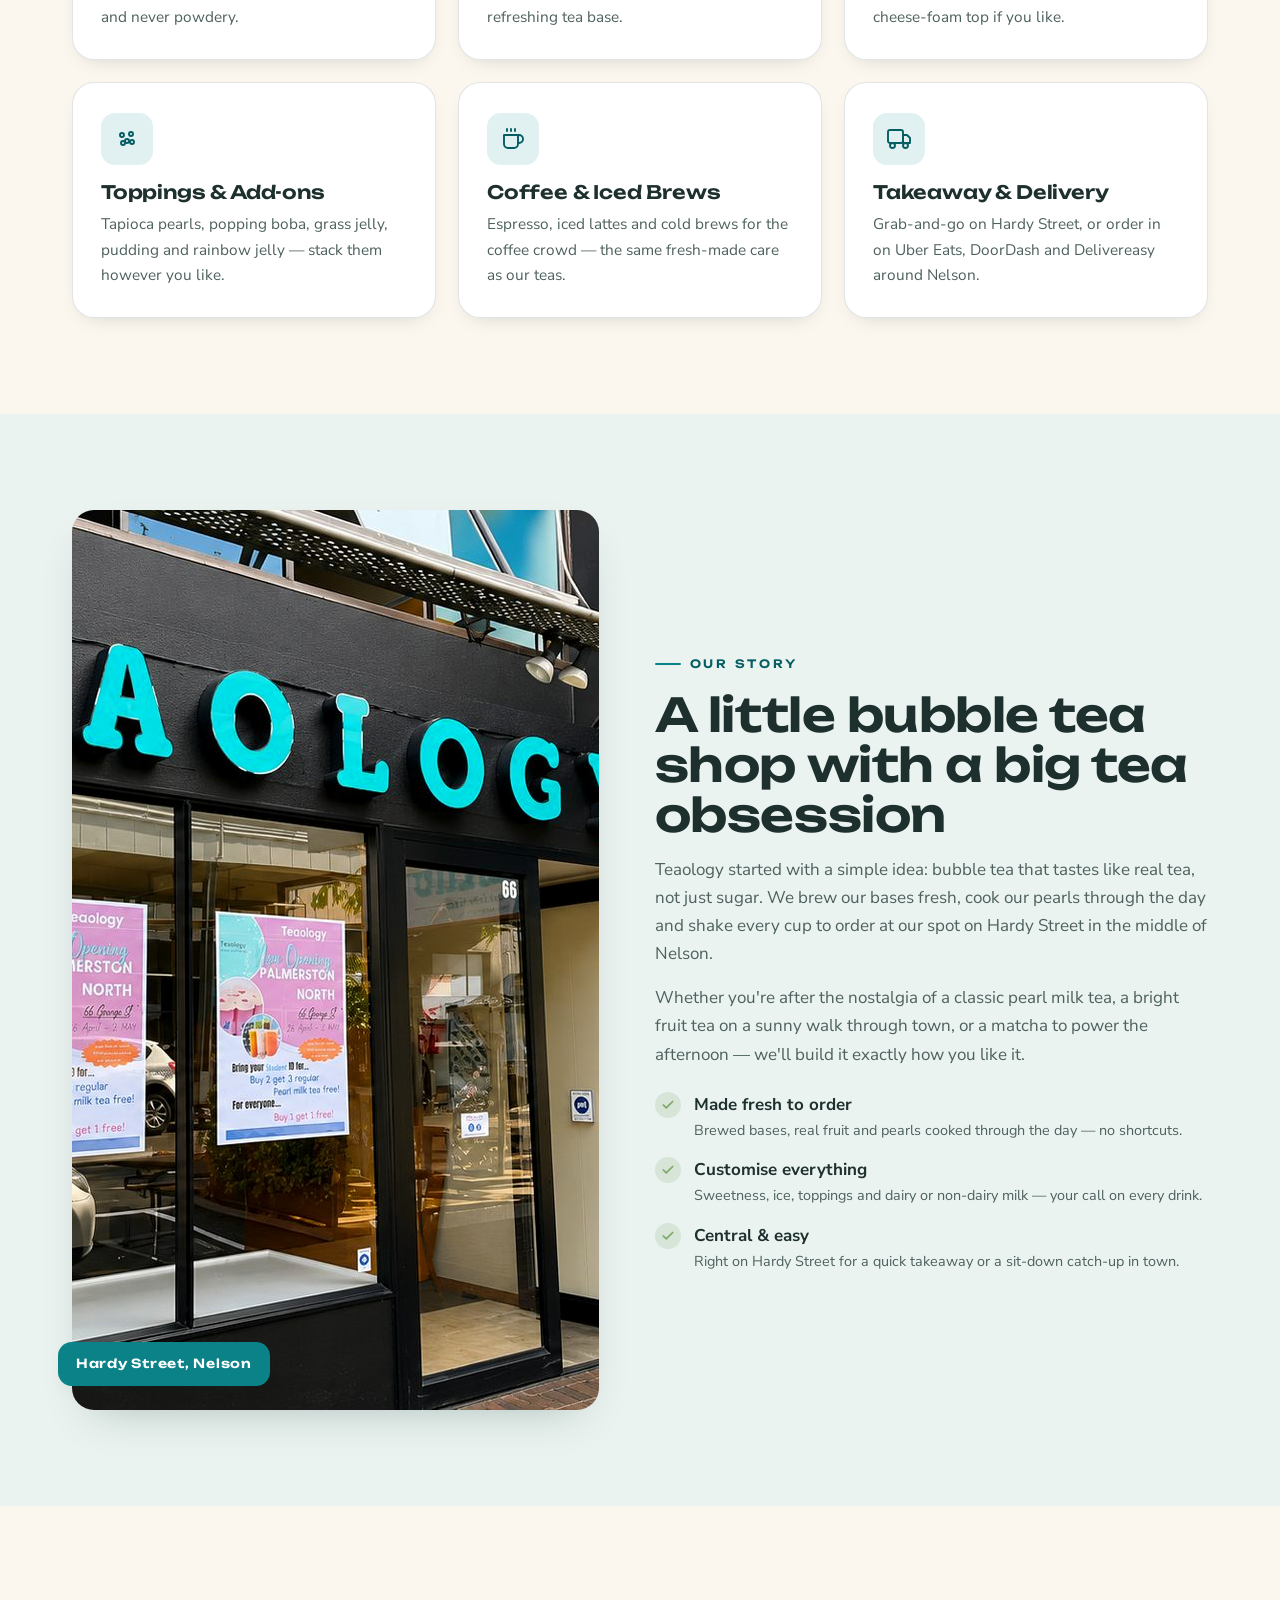
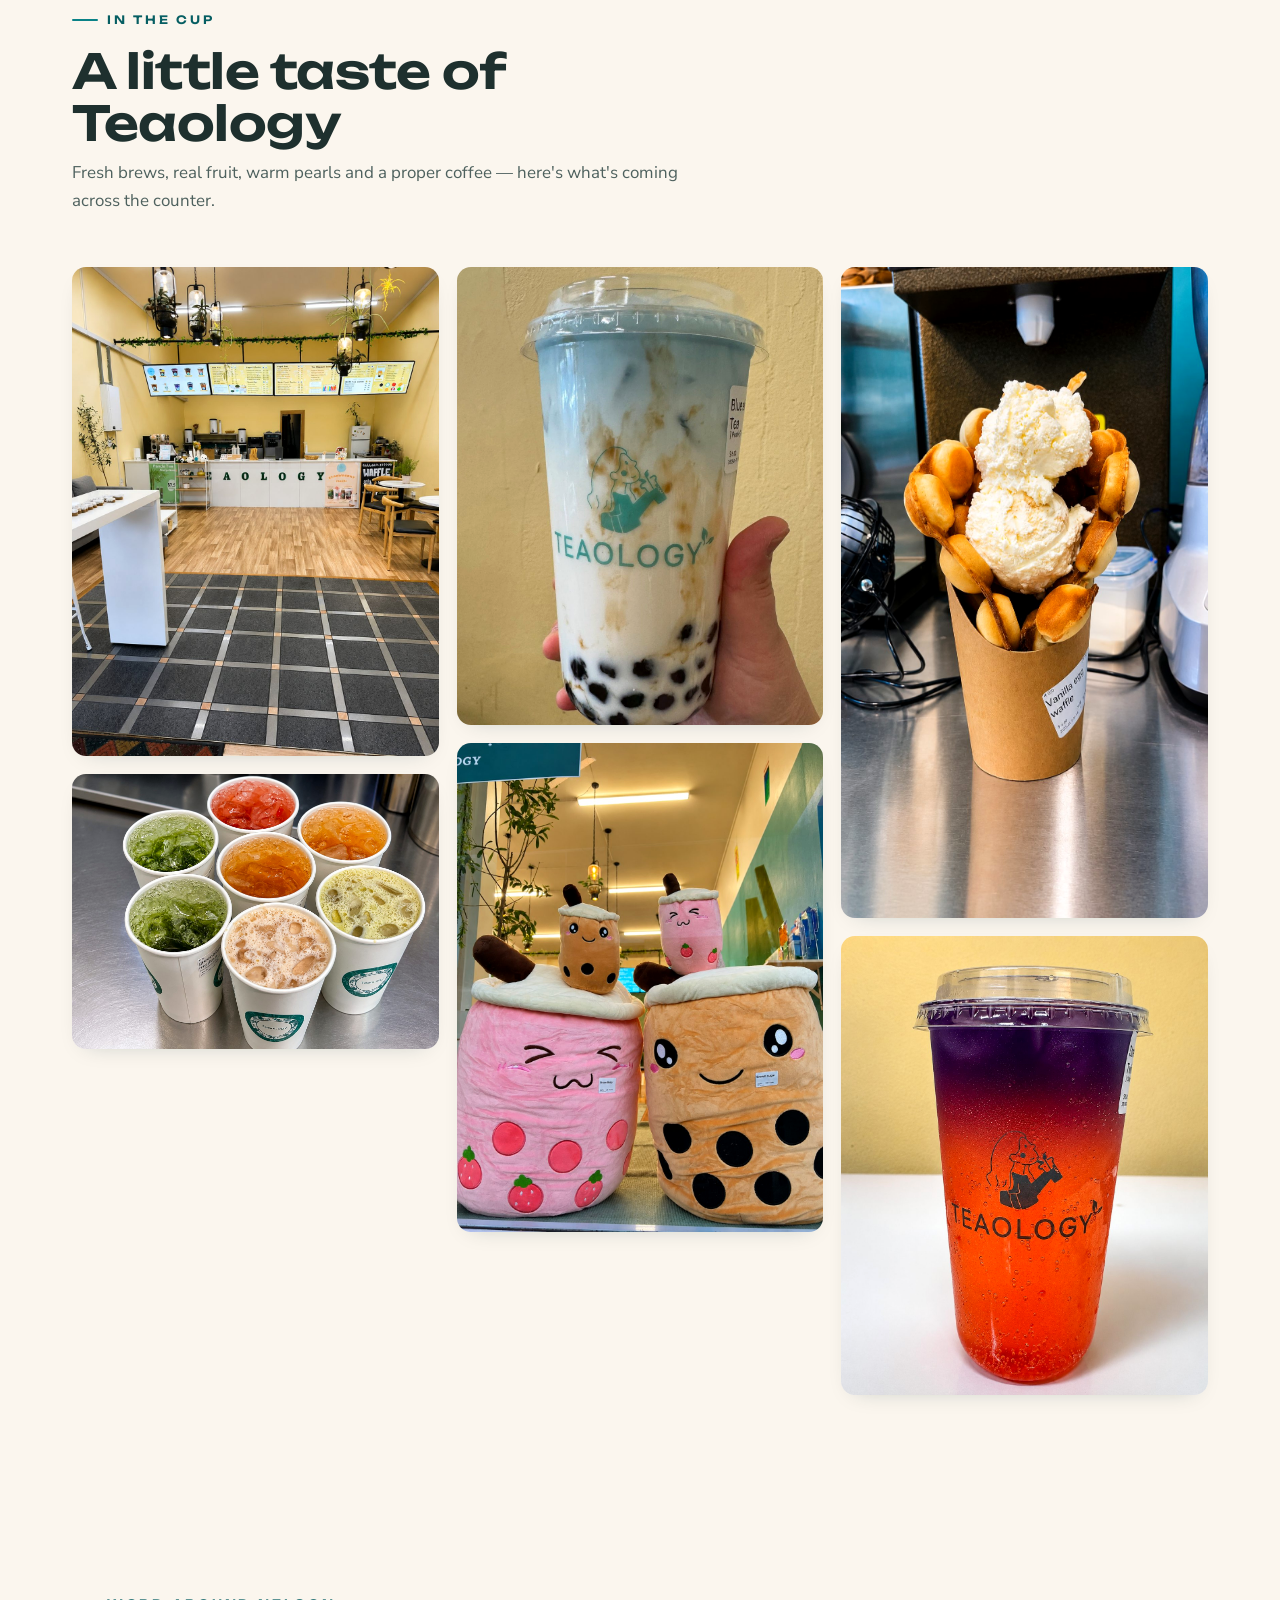
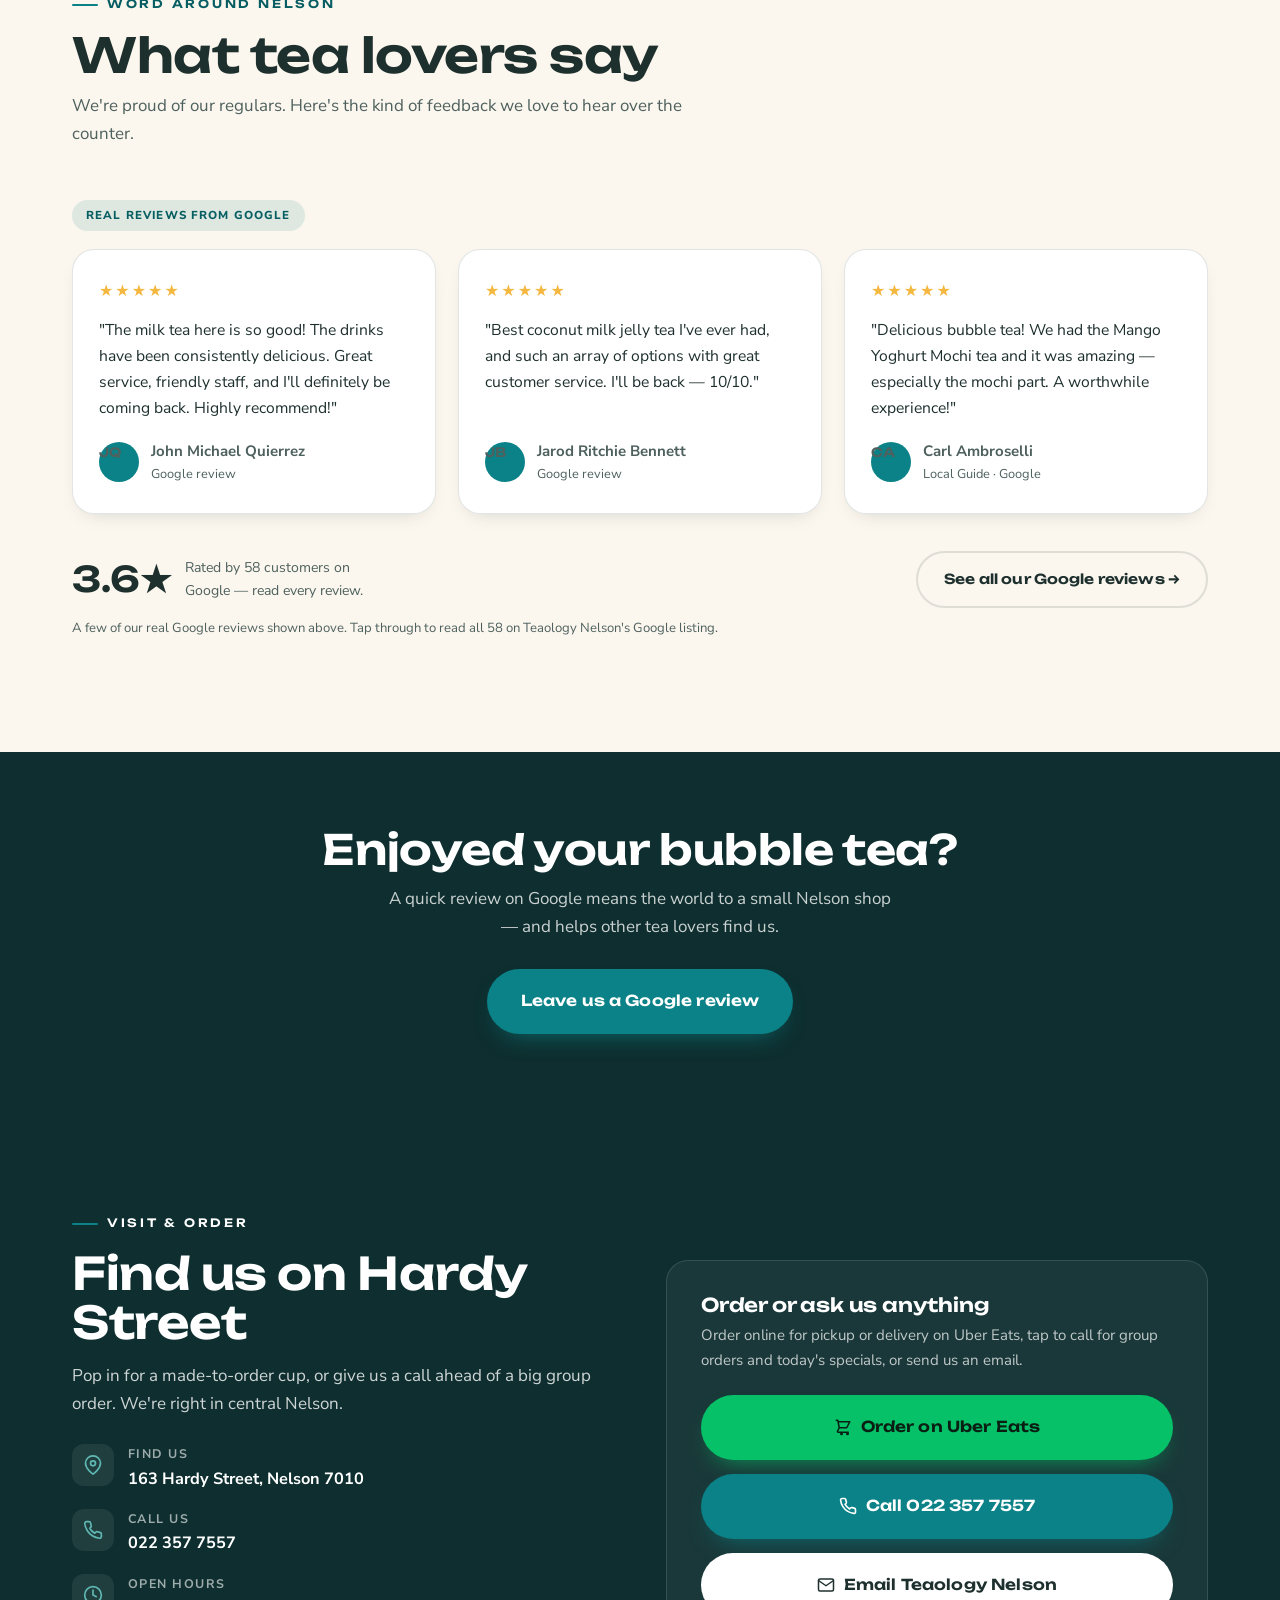
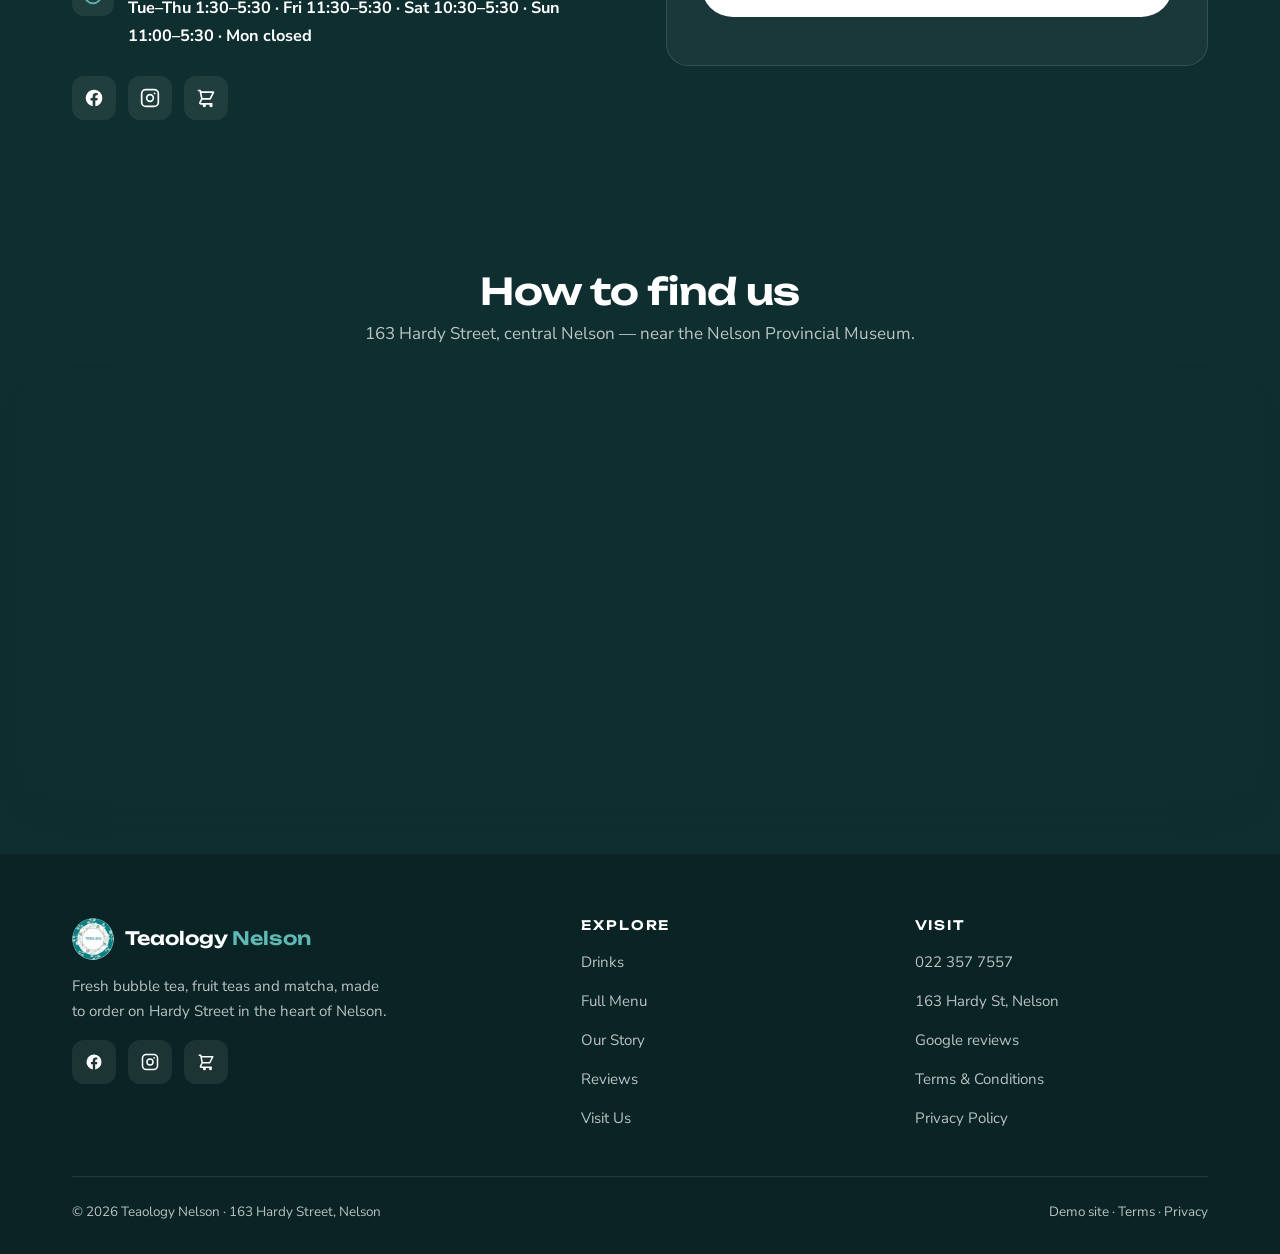
==== commit d984bd3f: "Remove the example team section The staff cards were placeholders, not real team members." ====
--- a/index.html
+++ b/index.html
@@ -188,37 +188,6 @@
   </div>
 </section>
 
-<!-- Crew -->
-<section class="section bone" id="crew">
-  <div class="wrap">
-    <div class="section-head reveal">
-      <span class="eyebrow">Behind the counter</span>
-      <h2>The team pouring your cup</h2>
-      <p>A small crew who take tea seriously and know the menu inside out — happy to help first-timers find their new favourite.</p>
-    </div>
-    <span class="badge reveal">Example team</span>
-    <div class="crew-grid">
-      <article class="crew-card reveal">
-        <div class="avatar">TM</div>
-        <h3>The Owner</h3>
-        <div class="crew-role">Owner / Tea Maker</div>
-        <p>Runs the shop and dials in every recipe — the reason your brown sugar milk tea tastes the same great way each visit.</p>
-      </article>
-      <article class="crew-card reveal">
-        <div class="avatar">BB</div>
-        <h3>Bubble Tea Barista</h3>
-        <div class="crew-role">Drinks &amp; Toppings</div>
-        <p>Shakes your tea, cooks the pearls and gets your sweetness and ice just right, cup after cup.</p>
-      </article>
-      <article class="crew-card reveal">
-        <div class="avatar">FH</div>
-        <h3>Front of House</h3>
-        <div class="crew-role">Orders &amp; Recommendations</div>
-        <p>The friendly face at the counter — ask them what's good and they'll steer you to the right drink.</p>
-      </article>
-    </div>
-  </div>
-</section>
 
 <!-- Reviews -->
 <section class="section" id="reviews">
